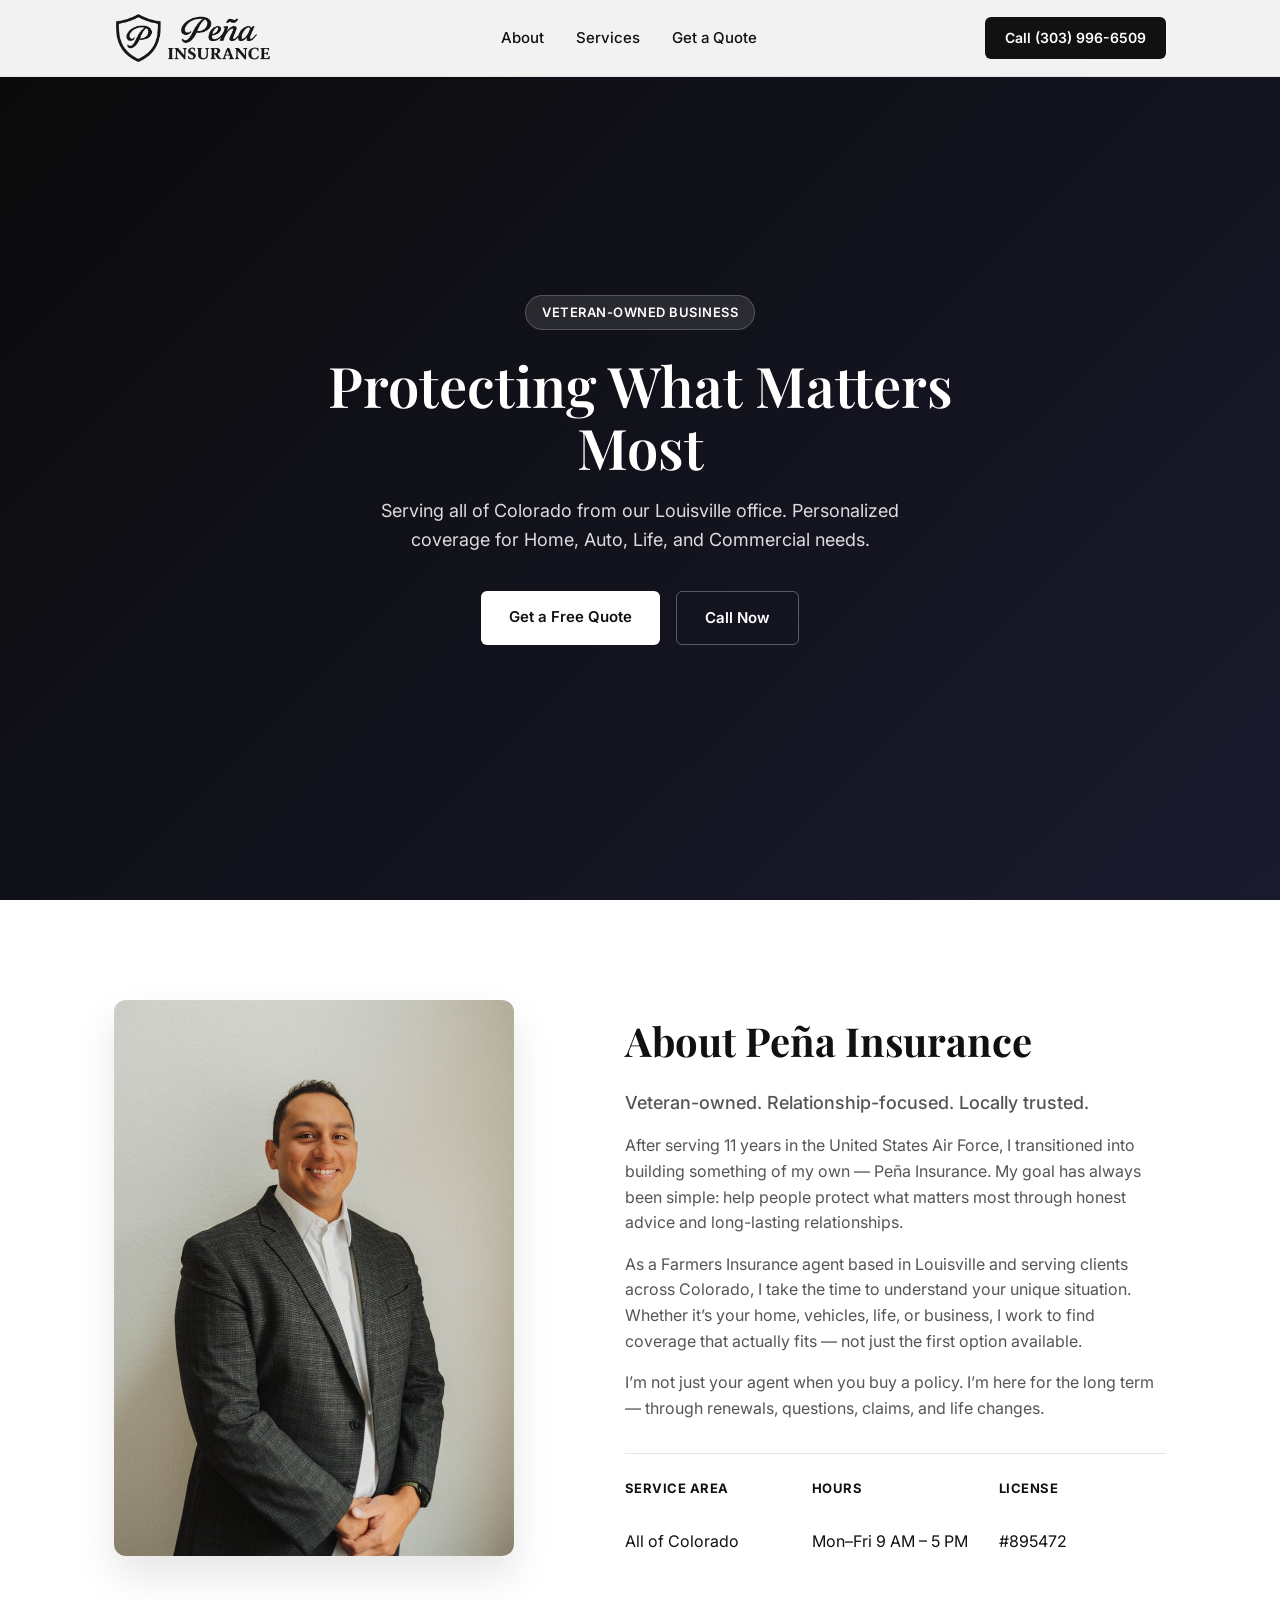
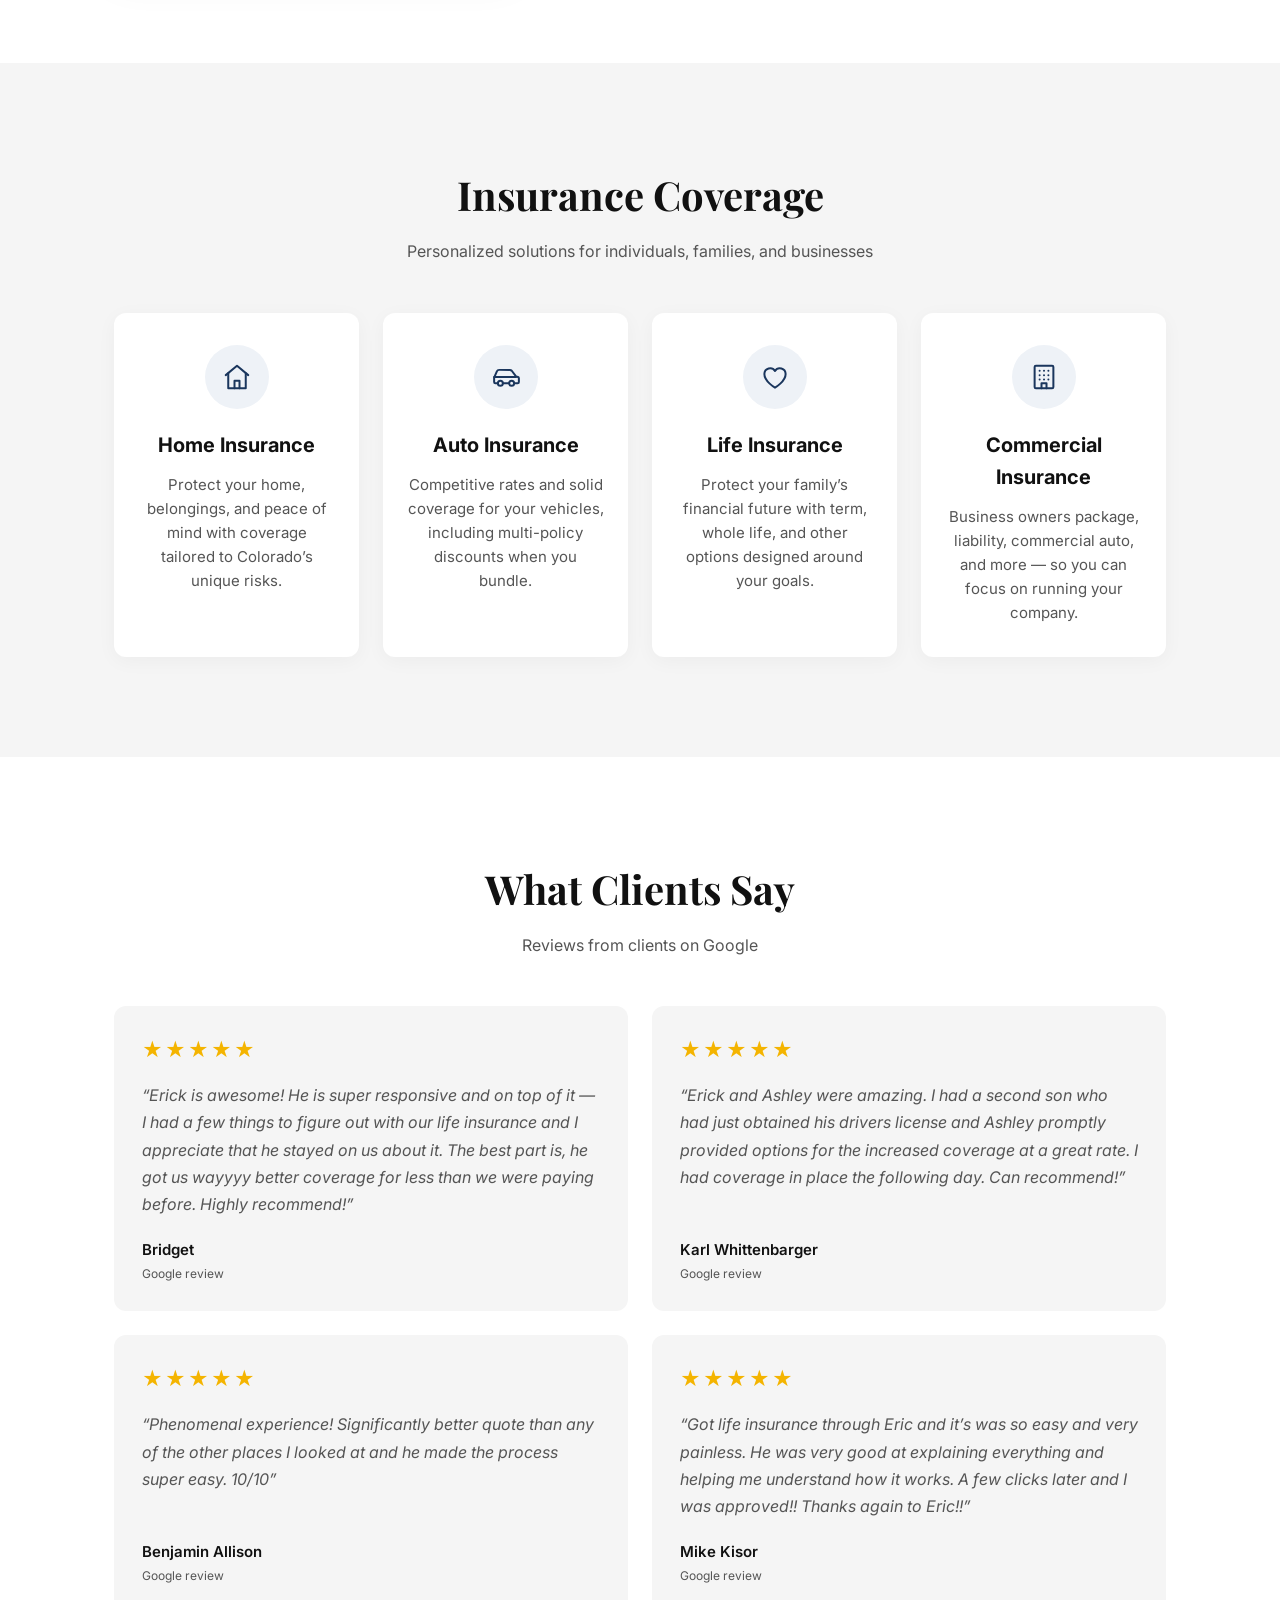
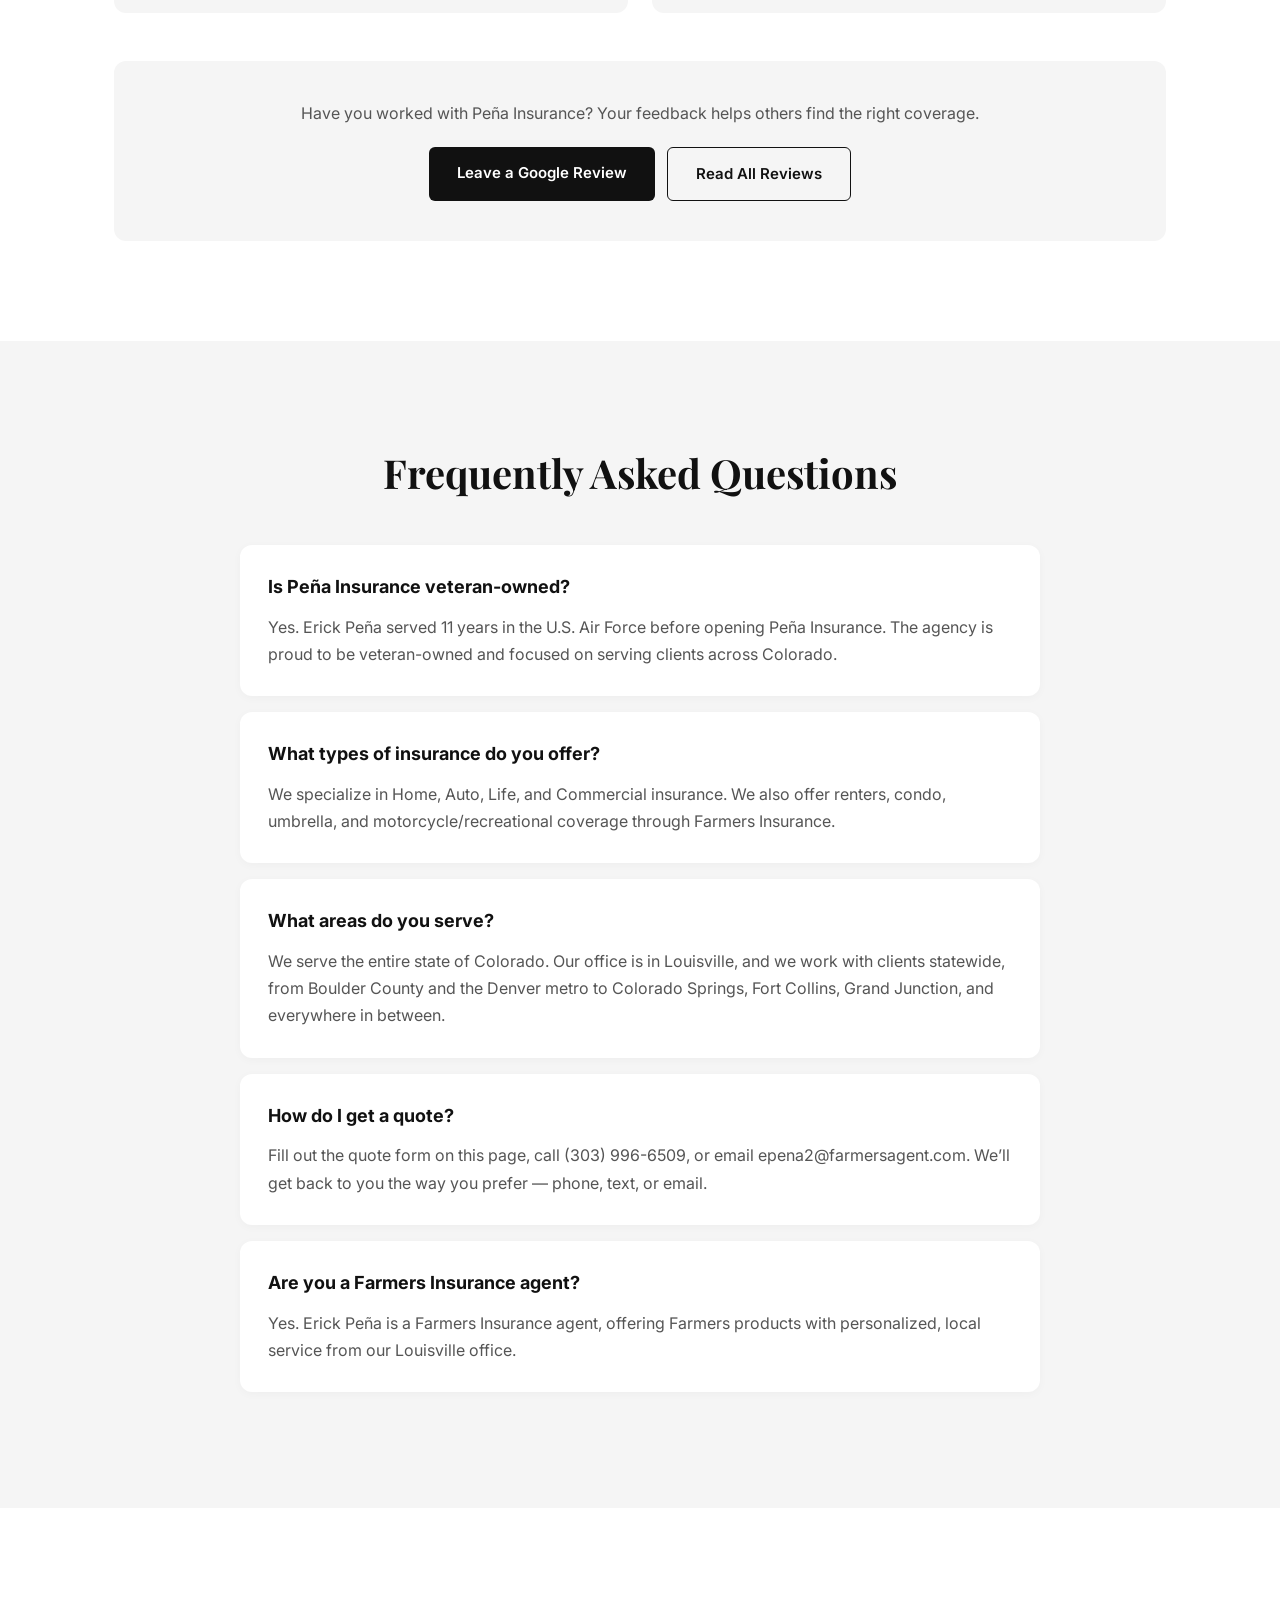
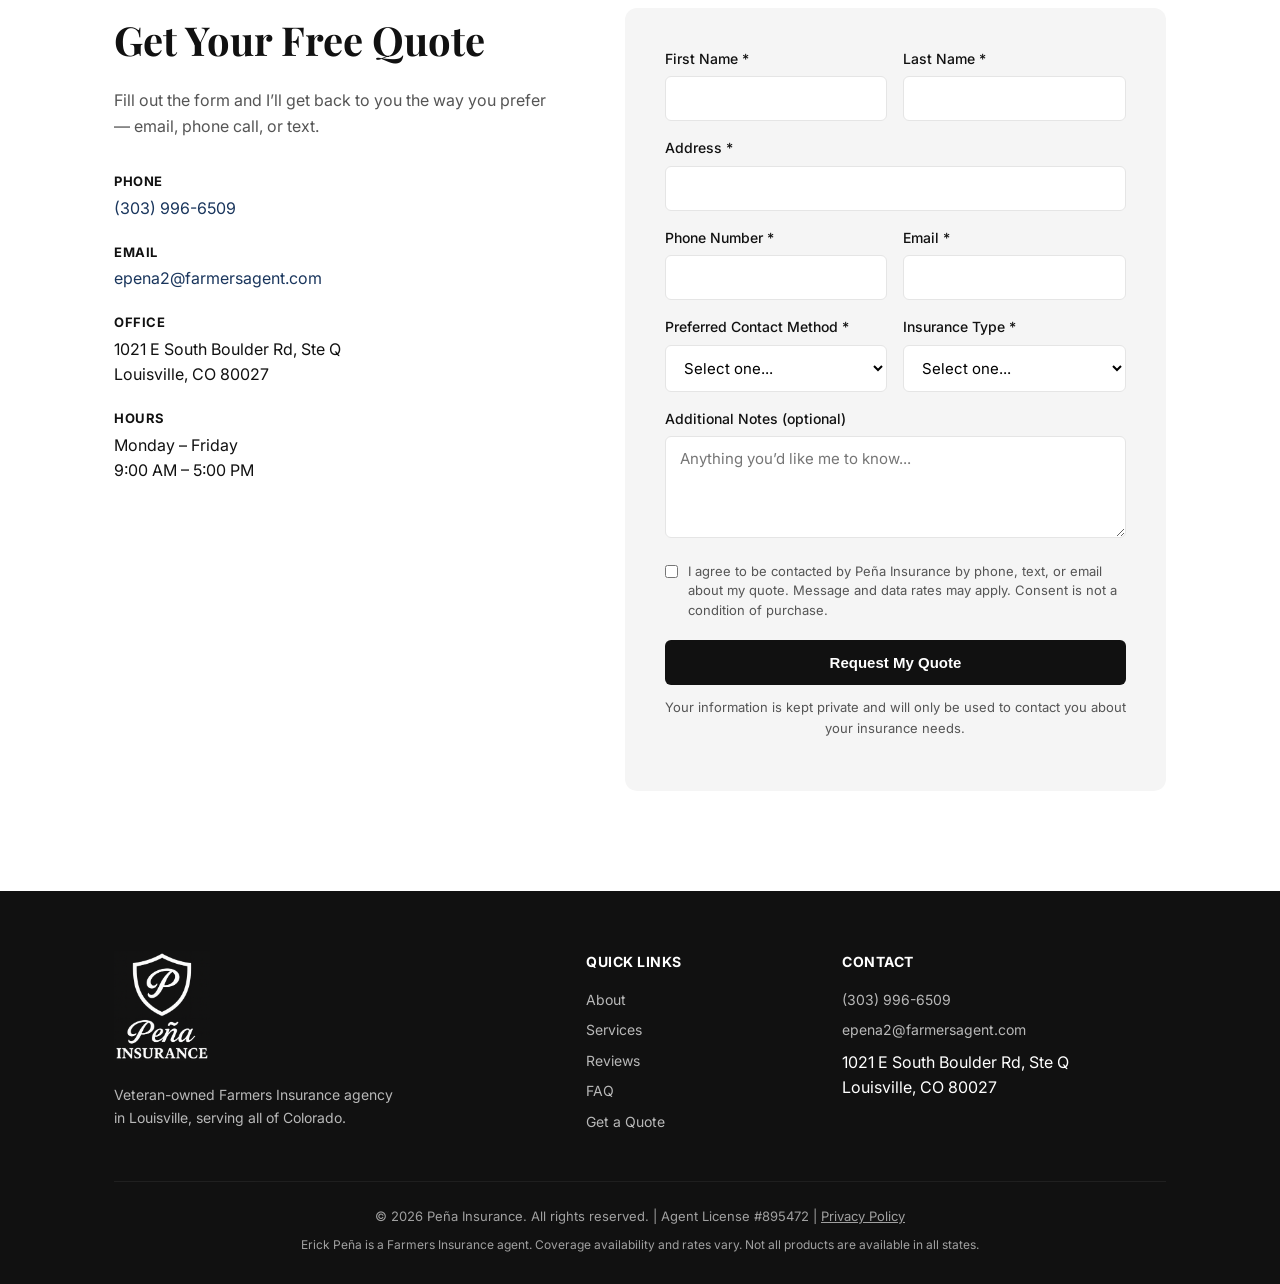
==== index.html @ cdc16ff7 "Replace emoji service icons with line icons Co-Authored-By: Claude Opus 5.5 <noreply@anthropic.com>" ====
<!DOCTYPE html>
<html lang="en">
<head>
  <meta charset="UTF-8">
  <meta name="viewport" content="width=device-width, initial-scale=1.0">
  <title>Peña Insurance | Veteran-Owned Farmers Insurance Agent in Louisville, CO</title>
  <meta name="description" content="Peña Insurance is a veteran-owned Farmers Insurance agency in Louisville, CO serving clients across the entire state of Colorado. Home, auto, life, and commercial insurance. Free quotes.">
  <link rel="canonical" href="https://penainsuranceagency.com/">
  <meta name="robots" content="index, follow">

  <!-- Social / link previews -->
  <meta property="og:type" content="website">
  <meta property="og:site_name" content="Peña Insurance">
  <meta property="og:title" content="Peña Insurance | Veteran-Owned Insurance Agent in Louisville, CO">
  <meta property="og:description" content="Home, auto, life, and commercial insurance from a U.S. Air Force veteran. Serving all of Colorado from our Louisville office.">
  <meta property="og:url" content="https://penainsuranceagency.com/">
  <meta property="og:image" content="https://penainsuranceagency.com/headshot.jpg">
  <meta name="twitter:card" content="summary_large_image">

  <link rel="stylesheet" href="styles.css">
  <link rel="icon" type="image/png" href="logo-mark.png">
  <link rel="apple-touch-icon" href="logo-mark.png">
  <link rel="preconnect" href="https://fonts.googleapis.com">
  <link rel="preconnect" href="https://fonts.gstatic.com" crossorigin>
  <link href="https://fonts.googleapis.com/css2?family=Inter:wght@300;400;500;600;700&family=Playfair+Display:ital,wght@0,600;1,600&display=swap" rel="stylesheet">

  <!-- Structured data: helps Google and AI assistants understand the business -->
  <script type="application/ld+json">
  {
    "@context": "https://schema.org",
    "@graph": [
      {
        "@type": "InsuranceAgency",
        "@id": "https://penainsuranceagency.com/#agency",
        "name": "Peña Insurance",
        "alternateName": ["Pena Insurance", "Farmers Insurance - Erick Pena", "Erick Peña - Farmers Insurance Agent"],
        "sameAs": ["https://www.google.com/search?kgmid=/g/11y0qslfwz"],
        "hasMap": "https://share.google/ACSo7hLSmZDxjYnb5",
        "url": "https://penainsuranceagency.com/",
        "logo": "https://penainsuranceagency.com/logo.png",
        "image": "https://penainsuranceagency.com/headshot.jpg",
        "telephone": "+1-303-996-6509",
        "email": "epena2@farmersagent.com",
        "priceRange": "Free quotes",
        "address": {
          "@type": "PostalAddress",
          "streetAddress": "1021 E South Boulder Rd, Ste Q",
          "addressLocality": "Louisville",
          "addressRegion": "CO",
          "postalCode": "80027",
          "addressCountry": "US"
        },
        "openingHoursSpecification": [{
          "@type": "OpeningHoursSpecification",
          "dayOfWeek": ["Monday", "Tuesday", "Wednesday", "Thursday", "Friday"],
          "opens": "09:00",
          "closes": "17:00"
        }],
        "areaServed": [
          {"@type": "State", "name": "Colorado"},
          {"@type": "City", "name": "Louisville, CO"},
          {"@type": "City", "name": "Superior, CO"},
          {"@type": "City", "name": "Lafayette, CO"},
          {"@type": "City", "name": "Boulder, CO"},
          {"@type": "City", "name": "Broomfield, CO"},
          {"@type": "City", "name": "Erie, CO"},
          {"@type": "City", "name": "Westminster, CO"},
          {"@type": "City", "name": "Denver, CO"}
        ],
        "knowsAbout": ["Home insurance", "Auto insurance", "Life insurance", "Commercial insurance", "Renters insurance", "Umbrella insurance", "Insurance for veterans"],
        "hasOfferCatalog": {
          "@type": "OfferCatalog",
          "name": "Insurance coverage",
          "itemListElement": [
            {"@type": "Offer", "itemOffered": {"@type": "Service", "name": "Home Insurance"}},
            {"@type": "Offer", "itemOffered": {"@type": "Service", "name": "Auto Insurance"}},
            {"@type": "Offer", "itemOffered": {"@type": "Service", "name": "Life Insurance"}},
            {"@type": "Offer", "itemOffered": {"@type": "Service", "name": "Commercial Insurance"}}
          ]
        },
        "founder": {"@id": "https://penainsuranceagency.com/#erick"},
        "review": [
          {"@type": "Review", "author": {"@type": "Person", "name": "Bridget"}, "reviewRating": {"@type": "Rating", "ratingValue": 5, "bestRating": 5}, "publisher": {"@type": "Organization", "name": "Google"}, "reviewBody": "Erick is awesome! He is super responsive and on top of it — I had a few things to figure out with our life insurance and I appreciate that he stayed on us about it. The best part is, he got us wayyyy better coverage for less than we were paying before. Highly recommend!"},
          {"@type": "Review", "author": {"@type": "Person", "name": "Karl Whittenbarger"}, "reviewRating": {"@type": "Rating", "ratingValue": 5, "bestRating": 5}, "publisher": {"@type": "Organization", "name": "Google"}, "reviewBody": "Erick and Ashley were amazing. I had a second son who had just obtained his drivers license and Ashley promptly provided options for the increased coverage at a great rate. I had coverage in place the following day. Can recommend!"},
          {"@type": "Review", "author": {"@type": "Person", "name": "Benjamin Allison"}, "reviewRating": {"@type": "Rating", "ratingValue": 5, "bestRating": 5}, "publisher": {"@type": "Organization", "name": "Google"}, "reviewBody": "Phenomenal experience! Significantly better quote than any of the other places I looked at and he made the process super easy. 10/10"},
          {"@type": "Review", "author": {"@type": "Person", "name": "Mike Kisor"}, "reviewRating": {"@type": "Rating", "ratingValue": 5, "bestRating": 5}, "publisher": {"@type": "Organization", "name": "Google"}, "reviewBody": "Got life insurance through Eric and it’s was so easy and very painless. He was very good at explaining everything and helping me understand how it works. A few clicks later and I was approved!! Thanks again to Eric!!"}
        ],
        "description": "Veteran-owned Farmers Insurance agency in Louisville, Colorado serving clients throughout the entire state of Colorado with home, auto, life, and commercial insurance. Focused on long-lasting relationships and personalized coverage."
      },
      {
        "@type": "Person",
        "@id": "https://penainsuranceagency.com/#erick",
        "name": "Erick Peña",
        "jobTitle": "Insurance Agent and Owner",
        "worksFor": {"@id": "https://penainsuranceagency.com/#agency"},
        "description": "Farmers Insurance agent and U.S. Air Force veteran with 11 years of service.",
        "image": "https://penainsuranceagency.com/headshot.jpg"
      },
      {
        "@type": "FAQPage",
        "mainEntity": [
          {"@type": "Question", "name": "Is Peña Insurance veteran-owned?", "acceptedAnswer": {"@type": "Answer", "text": "Yes. Erick Peña served 11 years in the U.S. Air Force before opening Peña Insurance. The agency is veteran-owned and serves clients across Colorado."}},
          {"@type": "Question", "name": "What types of insurance does Peña Insurance offer?", "acceptedAnswer": {"@type": "Answer", "text": "Home, auto, life, and commercial insurance, plus renters, condo, umbrella, and motorcycle/recreational coverage through Farmers Insurance."}},
          {"@type": "Question", "name": "What areas does Peña Insurance serve?", "acceptedAnswer": {"@type": "Answer", "text": "The entire state of Colorado. The office is in Louisville, and Peña Insurance works with clients statewide, from Boulder County and the Denver metro to Colorado Springs, Fort Collins, Grand Junction, and everywhere in between."}},
          {"@type": "Question", "name": "How do I get an insurance quote from Peña Insurance?", "acceptedAnswer": {"@type": "Answer", "text": "Fill out the quote form at penainsuranceagency.com, call (303) 996-6509, or email epena2@farmersagent.com. Erick will follow up by phone, text, or email, whichever you prefer."}},
          {"@type": "Question", "name": "Is Peña Insurance a Farmers Insurance agent?", "acceptedAnswer": {"@type": "Answer", "text": "Yes. Peña Insurance offers Farmers Insurance products with personalized, local service from Louisville, Colorado."}}
        ]
      }
    ]
  }
  </script>
</head>
<body>
  <!-- Navigation -->
  <nav class="navbar">
    <div class="nav-container">
      <a href="#home" class="logo">
        <img src="logo-horizontal.png" alt="Peña Insurance" width="1017" height="334">
      </a>
      <ul class="nav-links">
        <li><a href="#about">About</a></li>
        <li><a href="#services">Services</a></li>
        <li><a href="#contact">Get a Quote</a></li>
      </ul>
      <a href="tel:3039966509" class="nav-cta">Call (303) 996-6509</a>
      <button class="mobile-menu-btn" aria-label="Menu">☰</button>
    </div>
  </nav>

  <!-- Hero -->
  <section id="home" class="hero">
    <div class="hero-content">
      <div class="veteran-badge">Veteran-Owned Business</div>
      <h1>Protecting What Matters Most</h1>
      <p class="hero-subtitle">Serving all of Colorado from our Louisville office. Personalized coverage for Home, Auto, Life, and Commercial needs.</p>
      <div class="hero-buttons">
        <a href="#contact" class="btn btn-primary">Get a Free Quote</a>
        <a href="tel:3039966509" class="btn btn-secondary">Call Now</a>
      </div>
    </div>
  </section>

  <!-- About -->
  <section id="about" class="about">
    <div class="container">
      <div class="about-grid">
        <div class="about-image">
          <img src="headshot.jpg" alt="Erick Peña, Farmers Insurance agent and owner of Peña Insurance in Louisville, CO" width="800" height="1111" loading="lazy">
        </div>
        <div class="about-text">
          <h2>About Peña Insurance</h2>
          <p class="lead">Veteran-owned. Relationship-focused. Locally trusted.</p>
          <p>After serving 11 years in the United States Air Force, I transitioned into building something of my own — Peña Insurance. My goal has always been simple: help people protect what matters most through honest advice and long-lasting relationships.</p>
          <p>As a Farmers Insurance agent based in Louisville and serving clients across Colorado, I take the time to understand your unique situation. Whether it’s your home, vehicles, life, or business, I work to find coverage that actually fits — not just the first option available.</p>
          <p>I’m not just your agent when you buy a policy. I’m here for the long term — through renewals, questions, claims, and life changes.</p>
          <div class="about-details">
            <div><strong>Service Area</strong><br>All of Colorado</div>
            <div><strong>Hours</strong><br>Mon–Fri 9 AM – 5 PM</div>
            <div><strong>License</strong><br>#895472</div>
          </div>
        </div>
      </div>
    </div>
  </section>

  <!-- Services -->
  <section id="services" class="services">
    <div class="container">
      <h2>Insurance Coverage</h2>
      <p class="section-subtitle">Personalized solutions for individuals, families, and businesses</p>
      <div class="services-grid">
        <div class="service-card">
          <div class="service-icon" aria-hidden="true">
            <svg viewBox="0 0 24 24"><path d="M3 10.5 12 3l9 7.5"/><path d="M5 9v12h14V9"/><path d="M10 21v-6h4v6"/></svg>
          </div>
          <h3>Home Insurance</h3>
          <p>Protect your home, belongings, and peace of mind with coverage tailored to Colorado’s unique risks.</p>
        </div>
        <div class="service-card">
          <div class="service-icon" aria-hidden="true">
            <svg viewBox="0 0 24 24"><path d="M5.5 17H3.5a1 1 0 0 1-1-1v-3.5l2.2-5A2 2 0 0 1 6.5 6.3h8.6a2 2 0 0 1 1.5.7l3.4 4.5 1.6.5a1 1 0 0 1 .7 1V16a1 1 0 0 1-1 1h-1.8"/><path d="M9.5 17h5"/><path d="M2.5 12h17.5"/><circle cx="7.5" cy="17" r="2"/><circle cx="16.5" cy="17" r="2"/></svg>
          </div>
          <h3>Auto Insurance</h3>
          <p>Competitive rates and solid coverage for your vehicles, including multi-policy discounts when you bundle.</p>
        </div>
        <div class="service-card">
          <div class="service-icon" aria-hidden="true">
            <svg viewBox="0 0 24 24"><path d="M12 20.5S3.5 15.6 3.5 9.6A4.6 4.6 0 0 1 12 7.2a4.6 4.6 0 0 1 8.5 2.4c0 6-8.5 10.9-8.5 10.9z"/></svg>
          </div>
          <h3>Life Insurance</h3>
          <p>Protect your family’s financial future with term, whole life, and other options designed around your goals.</p>
        </div>
        <div class="service-card">
          <div class="service-icon" aria-hidden="true">
            <svg viewBox="0 0 24 24"><rect x="4.5" y="3" width="15" height="18" rx="1"/><path d="M10 21v-4h4v4"/><path d="M8.5 7h.01M12 7h.01M15.5 7h.01M8.5 10.5h.01M12 10.5h.01M15.5 10.5h.01M8.5 14h.01M12 14h.01M15.5 14h.01"/></svg>
          </div>
          <h3>Commercial Insurance</h3>
          <p>Business owners package, liability, commercial auto, and more — so you can focus on running your company.</p>
        </div>
      </div>
    </div>
  </section>

  <!-- Reviews -->
  <section id="reviews" class="reviews">
    <div class="container">
      <h2>What Clients Say</h2>
      <p class="section-subtitle">Reviews from clients on Google</p>

      <!-- Real Google reviews, copied word-for-word with reviewer names as shown on Google -->
      <div class="reviews-grid">
        <figure class="review-card">
          <div class="stars" aria-label="5 out of 5 stars">★★★★★</div>
          <blockquote>“Erick is awesome! He is super responsive and on top of it — I had a few things to figure out with our life insurance and I appreciate that he stayed on us about it. The best part is, he got us wayyyy better coverage for less than we were paying before. Highly recommend!”</blockquote>
          <figcaption class="reviewer">Bridget <span>Google review</span></figcaption>
        </figure>
        <figure class="review-card">
          <div class="stars" aria-label="5 out of 5 stars">★★★★★</div>
          <blockquote>“Erick and Ashley were amazing. I had a second son who had just obtained his drivers license and Ashley promptly provided options for the increased coverage at a great rate. I had coverage in place the following day. Can recommend!”</blockquote>
          <figcaption class="reviewer">Karl Whittenbarger <span>Google review</span></figcaption>
        </figure>
        <figure class="review-card">
          <div class="stars" aria-label="5 out of 5 stars">★★★★★</div>
          <blockquote>“Phenomenal experience! Significantly better quote than any of the other places I looked at and he made the process super easy. 10/10”</blockquote>
          <figcaption class="reviewer">Benjamin Allison <span>Google review</span></figcaption>
        </figure>
        <figure class="review-card">
          <div class="stars" aria-label="5 out of 5 stars">★★★★★</div>
          <blockquote>“Got life insurance through Eric and it’s was so easy and very painless. He was very good at explaining everything and helping me understand how it works. A few clicks later and I was approved!! Thanks again to Eric!!”</blockquote>
          <figcaption class="reviewer">Mike Kisor <span>Google review</span></figcaption>
        </figure>
      </div>

      <div class="review-cta">
        <p>Have you worked with Peña Insurance? Your feedback helps others find the right coverage.</p>
        <div class="review-buttons">
          <a href="https://g.page/r/CTPBIOSaK0JUEBM/review" target="_blank" rel="noopener" class="btn btn-dark">Leave a Google Review</a>
          <a href="https://share.google/ACSo7hLSmZDxjYnb5" target="_blank" rel="noopener" class="btn btn-outline">Read All Reviews</a>
        </div>
      </div>
    </div>
  </section>

  <!-- FAQ -->
  <section id="faq" class="faq">
    <div class="container">
      <h2>Frequently Asked Questions</h2>
      <div class="faq-list">
        <div class="faq-item">
          <h3>Is Peña Insurance veteran-owned?</h3>
          <p>Yes. Erick Peña served 11 years in the U.S. Air Force before opening Peña Insurance. The agency is proud to be veteran-owned and focused on serving clients across Colorado.</p>
        </div>
        <div class="faq-item">
          <h3>What types of insurance do you offer?</h3>
          <p>We specialize in Home, Auto, Life, and Commercial insurance. We also offer renters, condo, umbrella, and motorcycle/recreational coverage through Farmers Insurance.</p>
        </div>
        <div class="faq-item">
          <h3>What areas do you serve?</h3>
          <p>We serve the entire state of Colorado. Our office is in Louisville, and we work with clients statewide, from Boulder County and the Denver metro to Colorado Springs, Fort Collins, Grand Junction, and everywhere in between.</p>
        </div>
        <div class="faq-item">
          <h3>How do I get a quote?</h3>
          <p>Fill out the quote form on this page, call (303) 996-6509, or email epena2@farmersagent.com. We’ll get back to you the way you prefer — phone, text, or email.</p>
        </div>
        <div class="faq-item">
          <h3>Are you a Farmers Insurance agent?</h3>
          <p>Yes. Erick Peña is a Farmers Insurance agent, offering Farmers products with personalized, local service from our Louisville office.</p>
        </div>
      </div>
    </div>
  </section>

  <!-- Contact / Quote Form -->
  <section id="contact" class="contact">
    <div class="container">
      <div class="contact-grid">
        <div class="contact-info">
          <h2>Get Your Free Quote</h2>
          <p>Fill out the form and I’ll get back to you the way you prefer — email, phone call, or text.</p>
          
          <div class="contact-details">
            <div class="contact-item">
              <strong>Phone</strong>
              <a href="tel:3039966509">(303) 996-6509</a>
            </div>
            <div class="contact-item">
              <strong>Email</strong>
              <a href="mailto:epena2@farmersagent.com">epena2@farmersagent.com</a>
            </div>
            <div class="contact-item">
              <strong>Office</strong>
              <p>1021 E South Boulder Rd, Ste Q<br>Louisville, CO 80027</p>
            </div>
            <div class="contact-item">
              <strong>Hours</strong>
              <p>Monday – Friday<br>9:00 AM – 5:00 PM</p>
            </div>
          </div>
        </div>

        <form class="quote-form" action="https://formspree.io/f/xnpdlyqe" method="POST">
          <input type="hidden" name="_subject" value="New quote request from penainsuranceagency.com">
          <input type="text" name="_gotcha" class="hp-field" tabindex="-1" autocomplete="off" aria-hidden="true">
          <div class="form-row">
            <div class="form-group">
              <label for="firstName">First Name *</label>
              <input type="text" id="firstName" name="firstName" required>
            </div>
            <div class="form-group">
              <label for="lastName">Last Name *</label>
              <input type="text" id="lastName" name="lastName" required>
            </div>
          </div>

          <div class="form-group">
            <label for="address">Address *</label>
            <input type="text" id="address" name="address" required>
          </div>

          <div class="form-row">
            <div class="form-group">
              <label for="phone">Phone Number *</label>
              <input type="tel" id="phone" name="phone" required>
            </div>
            <div class="form-group">
              <label for="email">Email *</label>
              <input type="email" id="email" name="email" required>
            </div>
          </div>

          <div class="form-row">
            <div class="form-group">
              <label for="contactMethod">Preferred Contact Method *</label>
              <select id="contactMethod" name="contactMethod" required>
                <option value="">Select one...</option>
                <option value="Email">Email</option>
                <option value="Phone Call">Phone Call</option>
                <option value="Text">Text</option>
              </select>
            </div>
            <div class="form-group">
              <label for="insuranceType">Insurance Type *</label>
              <select id="insuranceType" name="insuranceType" required>
                <option value="">Select one...</option>
                <option value="Home">Home</option>
                <option value="Auto">Auto</option>
                <option value="Life">Life</option>
                <option value="Commercial">Commercial</option>
                <option value="Multiple / Not Sure">Multiple / Not Sure</option>
              </select>
            </div>
          </div>

          <div class="form-group">
            <label for="note">Additional Notes (optional)</label>
            <textarea id="note" name="note" rows="4" placeholder="Anything you’d like me to know..."></textarea>
          </div>

          <label class="consent">
            <input type="checkbox" name="consent" value="Yes" required>
            <span>I agree to be contacted by Peña Insurance by phone, text, or email about my quote. Message and data rates may apply. Consent is not a condition of purchase.</span>
          </label>

          <button type="submit" class="btn btn-primary btn-full">Request My Quote</button>
          <p class="form-note">Your information is kept private and will only be used to contact you about your insurance needs.</p>
          <p class="form-status" role="status" aria-live="polite"></p>
        </form>
      </div>
    </div>
  </section>

  <!-- Footer -->
  <footer class="footer">
    <div class="container">
      <div class="footer-content">
        <div class="footer-brand">
          <img src="logo.png" alt="Peña Insurance" class="footer-logo" loading="lazy">
          <p>Veteran-owned Farmers Insurance agency in Louisville, serving all of Colorado.</p>
        </div>
        <div class="footer-links">
          <h4>Quick Links</h4>
          <a href="#about">About</a>
          <a href="#services">Services</a>
          <a href="#reviews">Reviews</a>
          <a href="#faq">FAQ</a>
          <a href="#contact">Get a Quote</a>
        </div>
        <div class="footer-contact">
          <h4>Contact</h4>
          <p><a href="tel:3039966509">(303) 996-6509</a></p>
          <p><a href="mailto:epena2@farmersagent.com">epena2@farmersagent.com</a></p>
          <p>1021 E South Boulder Rd, Ste Q<br>Louisville, CO 80027</p>
        </div>
      </div>
      <div class="footer-bottom">
        <p>&copy; 2026 Peña Insurance. All rights reserved. | Agent License #895472 | <a href="privacy.html">Privacy Policy</a></p>
        <p class="disclaimer">Erick Peña is a Farmers Insurance agent. Coverage availability and rates vary. Not all products are available in all states.</p>
      </div>
    </div>
  </footer>

  <script src="script.js"></script>
</body>
</html>
---- styles.css ----
:root {
  --black: #111111;
  --dark: #1a1a1a;
  --gray: #555555;
  --light-gray: #f5f5f5;
  --white: #ffffff;
  --accent: #1a365d;
  --accent-light: #2c5282;
  --border: #e5e5e5;
}

* {
  margin: 0;
  padding: 0;
  box-sizing: border-box;
}

html {
  scroll-behavior: smooth;
}

body {
  font-family: 'Inter', system_ui, sans-serif;
  color: var(--black);
  line-height: 1.6;
  background: var(--white);
}

.container {
  max-width: 1100px;
  margin: 0 auto;
  padding: 0 24px;
}

/* Navigation */
.navbar {
  position: fixed;
  top: 0;
  left: 0;
  right: 0;
  background: rgba(255, 255, 255, 0.95);
  backdrop-filter: blur(10px);
  border-bottom: 1px solid var(--border);
  z-index: 1000;
  padding: 12px 0;
}

.nav-container {
  max-width: 1100px;
  margin: 0 auto;
  padding: 0 24px;
  display: flex;
  align-items: center;
  justify-content: space-between;
}

.logo {
  display: flex;
  align-items: center;
}

.logo img {
  height: 52px;
  width: auto;
}

.nav-links {
  display: flex;
  list-style: none;
  gap: 32px;
}

.nav-links a {
  text-decoration: none;
  color: var(--black);
  font-weight: 500;
  font-size: 15px;
  transition: color 0.2s;
}

.nav-links a:hover {
  color: var(--accent);
}

.nav-cta {
  background: var(--black);
  color: var(--white);
  padding: 10px 20px;
  border-radius: 6px;
  text-decoration: none;
  font-weight: 600;
  font-size: 14px;
  transition: background 0.2s;
}

.nav-cta:hover {
  background: var(--accent);
}

.mobile-menu-btn {
  display: none;
  background: none;
  border: none;
  font-size: 24px;
  cursor: pointer;
}

/* Hero */
.hero {
  min-height: 100vh;
  display: flex;
  align-items: center;
  justify-content: center;
  background: linear-gradient(135deg, #0a0a0a 0%, #1a1a2e 100%);
  color: var(--white);
  text-align: center;
  padding: 120px 24px 80px;
}

.hero-content {
  max-width: 700px;
}

.veteran-badge {
  display: inline-block;
  background: rgba(255,255,255,0.1);
  border: 1px solid rgba(255,255,255,0.2);
  padding: 6px 16px;
  border-radius: 50px;
  font-size: 13px;
  font-weight: 600;
  letter-spacing: 0.5px;
  margin-bottom: 24px;
  text-transform: uppercase;
}

.hero h1 {
  font-family: 'Playfair Display', serif;
  font-size: 56px;
  font-weight: 600;
  line-height: 1.1;
  margin-bottom: 20px;
}

.hero-subtitle {
  font-size: 18px;
  opacity: 0.85;
  margin-bottom: 36px;
  max-width: 520px;
  margin-left: auto;
  margin-right: auto;
}

.hero-buttons {
  display: flex;
  gap: 16px;
  justify-content: center;
  flex-wrap: wrap;
}

/* Buttons */
.btn {
  display: inline-block;
  padding: 14px 28px;
  border-radius: 6px;
  font-weight: 600;
  text-decoration: none;
  font-size: 15px;
  transition: all 0.2s;
  border: none;
  cursor: pointer;
}

.btn-primary {
  background: var(--white);
  color: var(--black);
}

.btn-primary:hover {
  background: var(--light-gray);
  transform: translateY(-1px);
}

.btn-secondary {
  background: transparent;
  color: var(--white);
  border: 1px solid rgba(255,255,255,0.3);
}

.btn-secondary:hover {
  background: rgba(255,255,255,0.1);
}

.btn-dark {
  background: var(--black);
  color: var(--white);
}

.btn-dark:hover {
  background: var(--accent);
}

.btn-outline {
  background: transparent;
  color: var(--black);
  border: 1px solid var(--black);
}

.btn-outline:hover {
  background: var(--black);
  color: var(--white);
}

.review-buttons {
  display: flex;
  gap: 12px;
  justify-content: center;
  flex-wrap: wrap;
}

.btn-full {
  width: 100%;
  background: var(--black);
  color: var(--white);
}

.btn-full:hover {
  background: var(--accent);
}

/* About */
.about {
  padding: 100px 0;
  background: var(--white);
}

.about-grid {
  display: grid;
  grid-template-columns: 1fr 1.2fr;
  gap: 60px;
  align-items: center;
}

.about-image img {
  width: 100%;
  max-width: 400px;
  border-radius: 12px;
  box-shadow: 0 20px 40px rgba(0,0,0,0.1);
}

.about h2 {
  font-family: 'Playfair Display', serif;
  font-size: 40px;
  margin-bottom: 16px;
}

.lead {
  font-size: 18px;
  color: var(--accent);
  font-weight: 500;
  margin-bottom: 20px;
}

.about p {
  margin-bottom: 16px;
  color: var(--gray);
}

.about-details {
  display: grid;
  grid-template-columns: repeat(3, 1fr);
  gap: 20px;
  margin-top: 32px;
  padding-top: 24px;
  border-top: 1px solid var(--border);
}

.about-details strong {
  display: block;
  font-size: 13px;
  text-transform: uppercase;
  letter-spacing: 0.5px;
  color: var(--black);
  margin-bottom: 4px;
}

/* Services */
.services {
  padding: 100px 0;
  background: var(--light-gray);
}

.services h2,
.reviews h2,
.faq h2,
.contact h2 {
  font-family: 'Playfair Display', serif;
  font-size: 40px;
  text-align: center;
  margin-bottom: 12px;
}

.section-subtitle {
  text-align: center;
  color: var(--gray);
  margin-bottom: 48px;
}

.services-grid {
  display: grid;
  grid-template-columns: repeat(auto-fit, minmax(240px, 1fr));
  gap: 24px;
}

.service-card {
  background: var(--white);
  padding: 32px 24px;
  border-radius: 12px;
  text-align: center;
  box-shadow: 0 4px 20px rgba(0,0,0,0.04);
  transition: transform 0.2s, box-shadow 0.2s;
}

.service-card:hover {
  transform: translateY(-4px);
  box-shadow: 0 12px 30px rgba(0,0,0,0.08);
}

.service-icon {
  width: 64px;
  height: 64px;
  margin: 0 auto 20px;
  border-radius: 50%;
  background: #eef2f7;
  color: var(--accent);
  display: flex;
  align-items: center;
  justify-content: center;
  transition: background 0.2s, color 0.2s;
}

.service-icon svg {
  width: 30px;
  height: 30px;
  fill: none;
  stroke: currentColor;
  stroke-width: 1.6;
  stroke-linecap: round;
  stroke-linejoin: round;
}

.service-card:hover .service-icon {
  background: var(--accent);
  color: var(--white);
}

.service-card h3 {
  font-size: 20px;
  margin-bottom: 12px;
}

.service-card p {
  color: var(--gray);
  font-size: 15px;
}

/* Reviews */
.reviews {
  padding: 100px 0;
  background: var(--white);
}

.reviews-grid {
  display: grid;
  grid-template-columns: repeat(2, 1fr);
  gap: 24px;
  margin-bottom: 48px;
}

@media (max-width: 760px) {
  .reviews-grid {
    grid-template-columns: 1fr;
  }
}

/* Hidden until real reviews are added */
.reviews-grid:empty {
  display: none;
}

.review-card {
  background: var(--light-gray);
  padding: 28px;
  border-radius: 12px;
  text-align: center;
}

.stars {
  color: #f4b400;
  font-size: 20px;
  margin-bottom: 16px;
  letter-spacing: 2px;
}

.review-card {
  display: flex;
  flex-direction: column;
  text-align: left;
  margin: 0;
}

.review-card blockquote {
  color: var(--gray);
  font-style: italic;
  margin: 0 0 20px;
  line-height: 1.7;
  flex: 1;
}

.reviewer {
  font-weight: 600;
  font-size: 15px;
  color: var(--black);
}

.reviewer span {
  display: block;
  font-weight: 400;
  font-size: 12px;
  color: var(--gray);
  margin-top: 2px;
}

.review-cta {
  text-align: center;
  background: var(--light-gray);
  padding: 40px;
  border-radius: 12px;
}

.review-cta p {
  margin-bottom: 20px;
  color: var(--gray);
}

.review-note {
  margin-top: 16px !important;
  font-size: 13px !important;
  opacity: 0.7;
}

/* FAQ */
.faq {
  padding: 100px 0;
  background: var(--light-gray);
}

.faq h2 {
  margin-bottom: 40px;
}

.faq-list {
  max-width: 800px;
  margin: 0 auto;
}

.faq-item {
  background: var(--white);
  padding: 28px;
  border-radius: 12px;
  margin-bottom: 16px;
  box-shadow: 0 2px 10px rgba(0,0,0,0.03);
}

.faq-item h3 {
  font-size: 18px;
  margin-bottom: 12px;
  color: var(--black);
}

.faq-item p {
  color: var(--gray);
  line-height: 1.7;
}

/* Contact */
.contact {
  padding: 100px 0;
  background: var(--white);
}

.contact-grid {
  display: grid;
  grid-template-columns: 1fr 1.2fr;
  gap: 60px;
  align-items: start;
}

.contact-info h2 {
  text-align: left;
  margin-bottom: 16px;
}

.contact-info > p {
  color: var(--gray);
  margin-bottom: 32px;
}

.contact-details {
  display: flex;
  flex-direction: column;
  gap: 20px;
}

.contact-item strong {
  display: block;
  font-size: 13px;
  text-transform: uppercase;
  letter-spacing: 0.5px;
  margin-bottom: 4px;
}

.contact-item a {
  color: var(--accent);
  text-decoration: none;
}

.contact-item a:hover {
  text-decoration: underline;
}

/* Form */
.quote-form {
  background: var(--light-gray);
  padding: 40px;
  border-radius: 12px;
}

.form-row {
  display: grid;
  grid-template-columns: 1fr 1fr;
  gap: 16px;
}

.form-group {
  margin-bottom: 16px;
}

.form-group label {
  display: block;
  font-size: 14px;
  font-weight: 500;
  margin-bottom: 6px;
}

.form-group input,
.form-group select,
.form-group textarea {
  width: 100%;
  padding: 12px 14px;
  border: 1px solid var(--border);
  border-radius: 6px;
  font-family: inherit;
  font-size: 15px;
  background: var(--white);
  transition: border-color 0.2s;
}

.form-group input:focus,
.form-group select:focus,
.form-group textarea:focus {
  outline: none;
  border-color: var(--accent);
}

.hp-field {
  position: absolute;
  left: -9999px;
  width: 1px;
  height: 1px;
  opacity: 0;
}

.consent {
  display: flex;
  gap: 10px;
  align-items: flex-start;
  font-size: 13px;
  color: var(--gray);
  margin: 4px 0 20px;
  line-height: 1.5;
  cursor: pointer;
}

.consent input {
  margin-top: 3px;
  flex-shrink: 0;
}

.form-status {
  margin-top: 12px;
  text-align: center;
  font-size: 14px;
  font-weight: 500;
}

.form-status.success { color: #1e7b34; }
.form-status.error { color: #b42318; }

.form-note {
  font-size: 13px;
  color: var(--gray);
  text-align: center;
  margin-top: 12px;
}

/* Footer */
.footer {
  background: var(--black);
  color: var(--white);
  padding: 60px 0 30px;
}

.footer-content {
  display: grid;
  grid-template-columns: 2fr 1fr 1.5fr;
  gap: 40px;
  margin-bottom: 40px;
}

.footer-logo {
  height: 110px;
  width: auto;
  margin-bottom: 16px;
  filter: invert(1);
  mix-blend-mode: screen; /* drops the logo's background so only the white artwork shows */
}

.about-image img {
  height: auto;
}

.footer-brand p {
  opacity: 0.7;
  font-size: 14px;
  max-width: 280px;
}

.footer-links h4,
.footer-contact h4 {
  font-size: 14px;
  text-transform: uppercase;
  letter-spacing: 0.5px;
  margin-bottom: 16px;
}

.footer-links a,
.footer-contact a {
  display: block;
  color: var(--white);
  text-decoration: none;
  opacity: 0.7;
  margin-bottom: 8px;
  font-size: 14px;
}

.footer-links a:hover,
.footer-contact a:hover {
  opacity: 1;
}

.footer-bottom {
  border-top: 1px solid rgba(255,255,255,0.1);
  padding-top: 24px;
  text-align: center;
  font-size: 13px;
  opacity: 0.6;
}

.footer-bottom a {
  color: var(--white);
}

.disclaimer {
  margin-top: 8px;
  font-size: 12px;
}

/* Responsive */
@media (max-width: 900px) {
  .about-grid,
  .contact-grid,
  .footer-content {
    grid-template-columns: 1fr;
  }

  .about-image {
    order: -1;
    text-align: center;
  }

  .about-image img {
    max-width: 320px;
  }

  .hero h1 {
    font-size: 40px;
  }

  .nav-links,
  .nav-cta {
    display: none;
  }

  .nav-links.open {
    display: flex;
    flex-direction: column;
    gap: 20px;
    position: absolute;
    top: 72px;
    left: 0;
    right: 0;
    background: var(--white);
    padding: 24px;
    box-shadow: 0 10px 20px rgba(0,0,0,0.1);
  }

  .mobile-menu-btn {
    display: block;
  }

  .form-row {
    grid-template-columns: 1fr;
  }

  .about-details {
    grid-template-columns: 1fr;
  }
}

@media (max-width: 600px) {
  .hero h1 {
    font-size: 34px;
  }

  .quote-form {
    padding: 24px;
  }
}
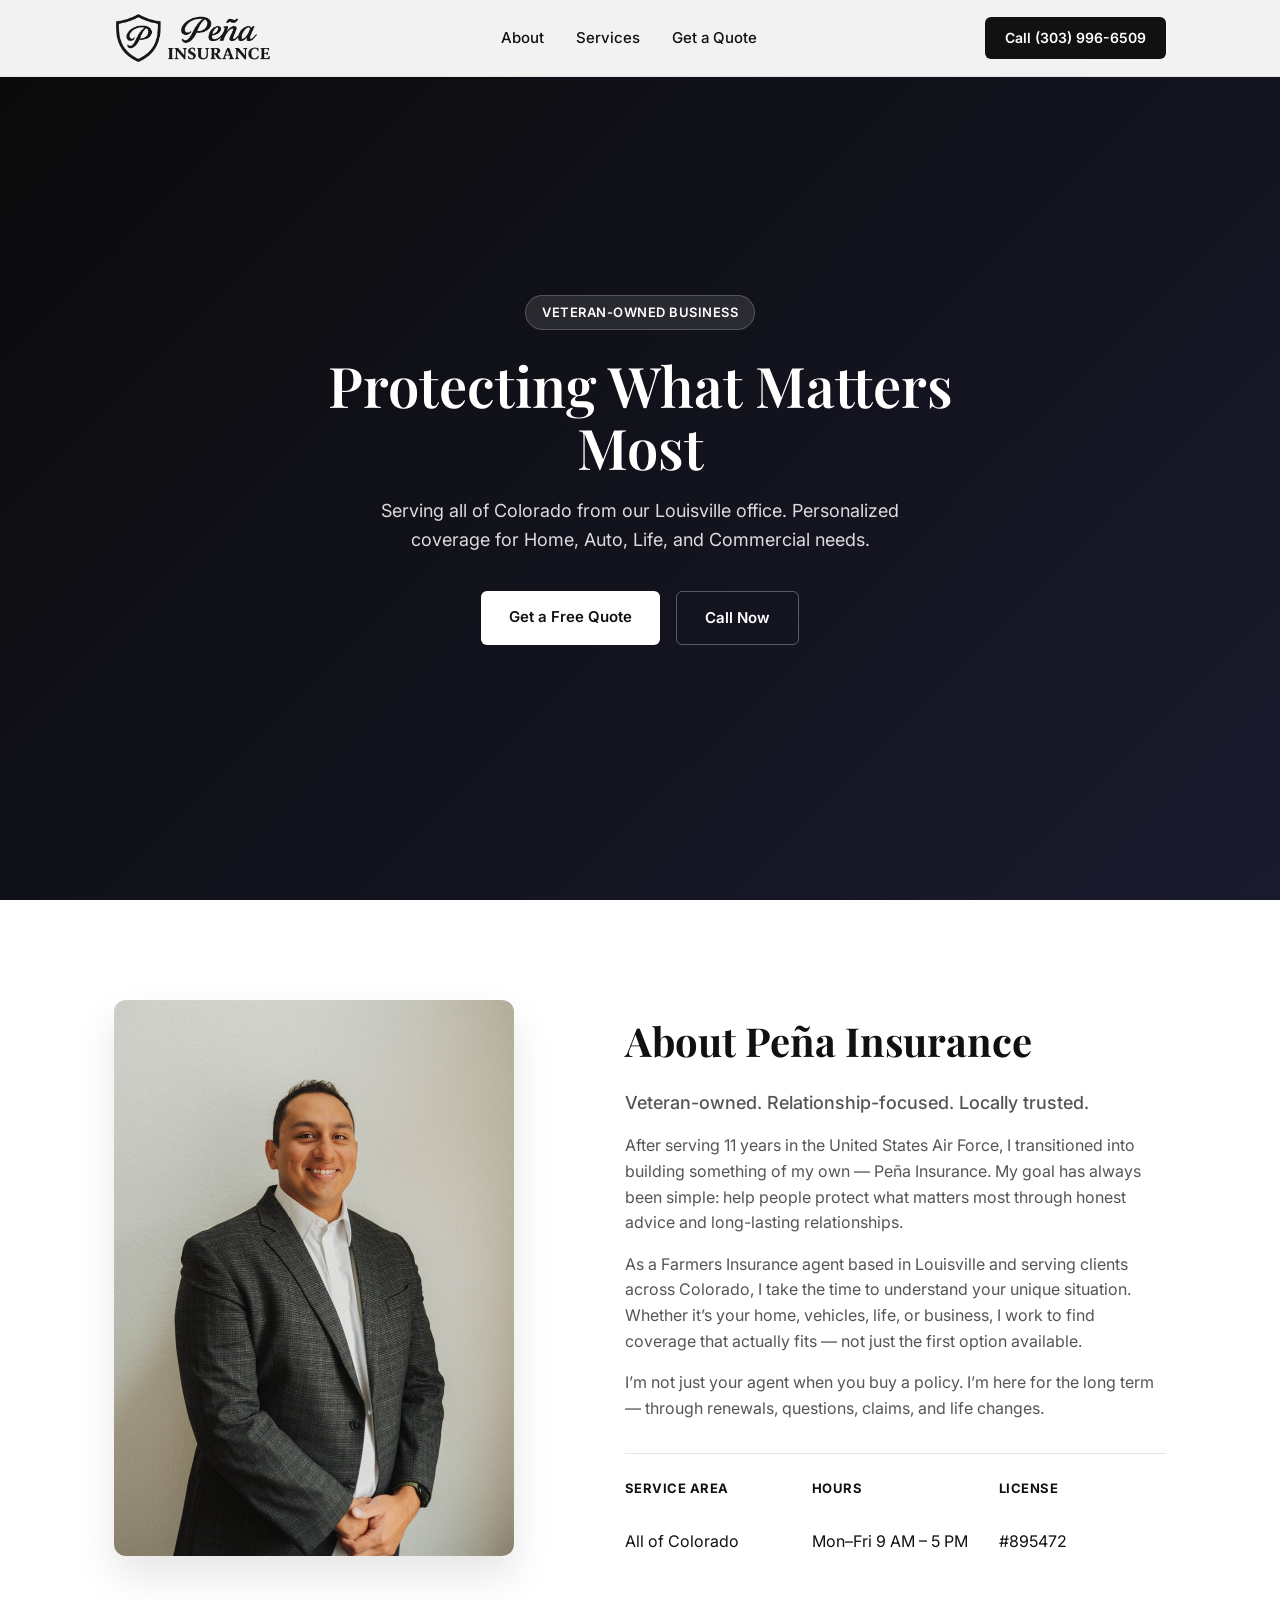
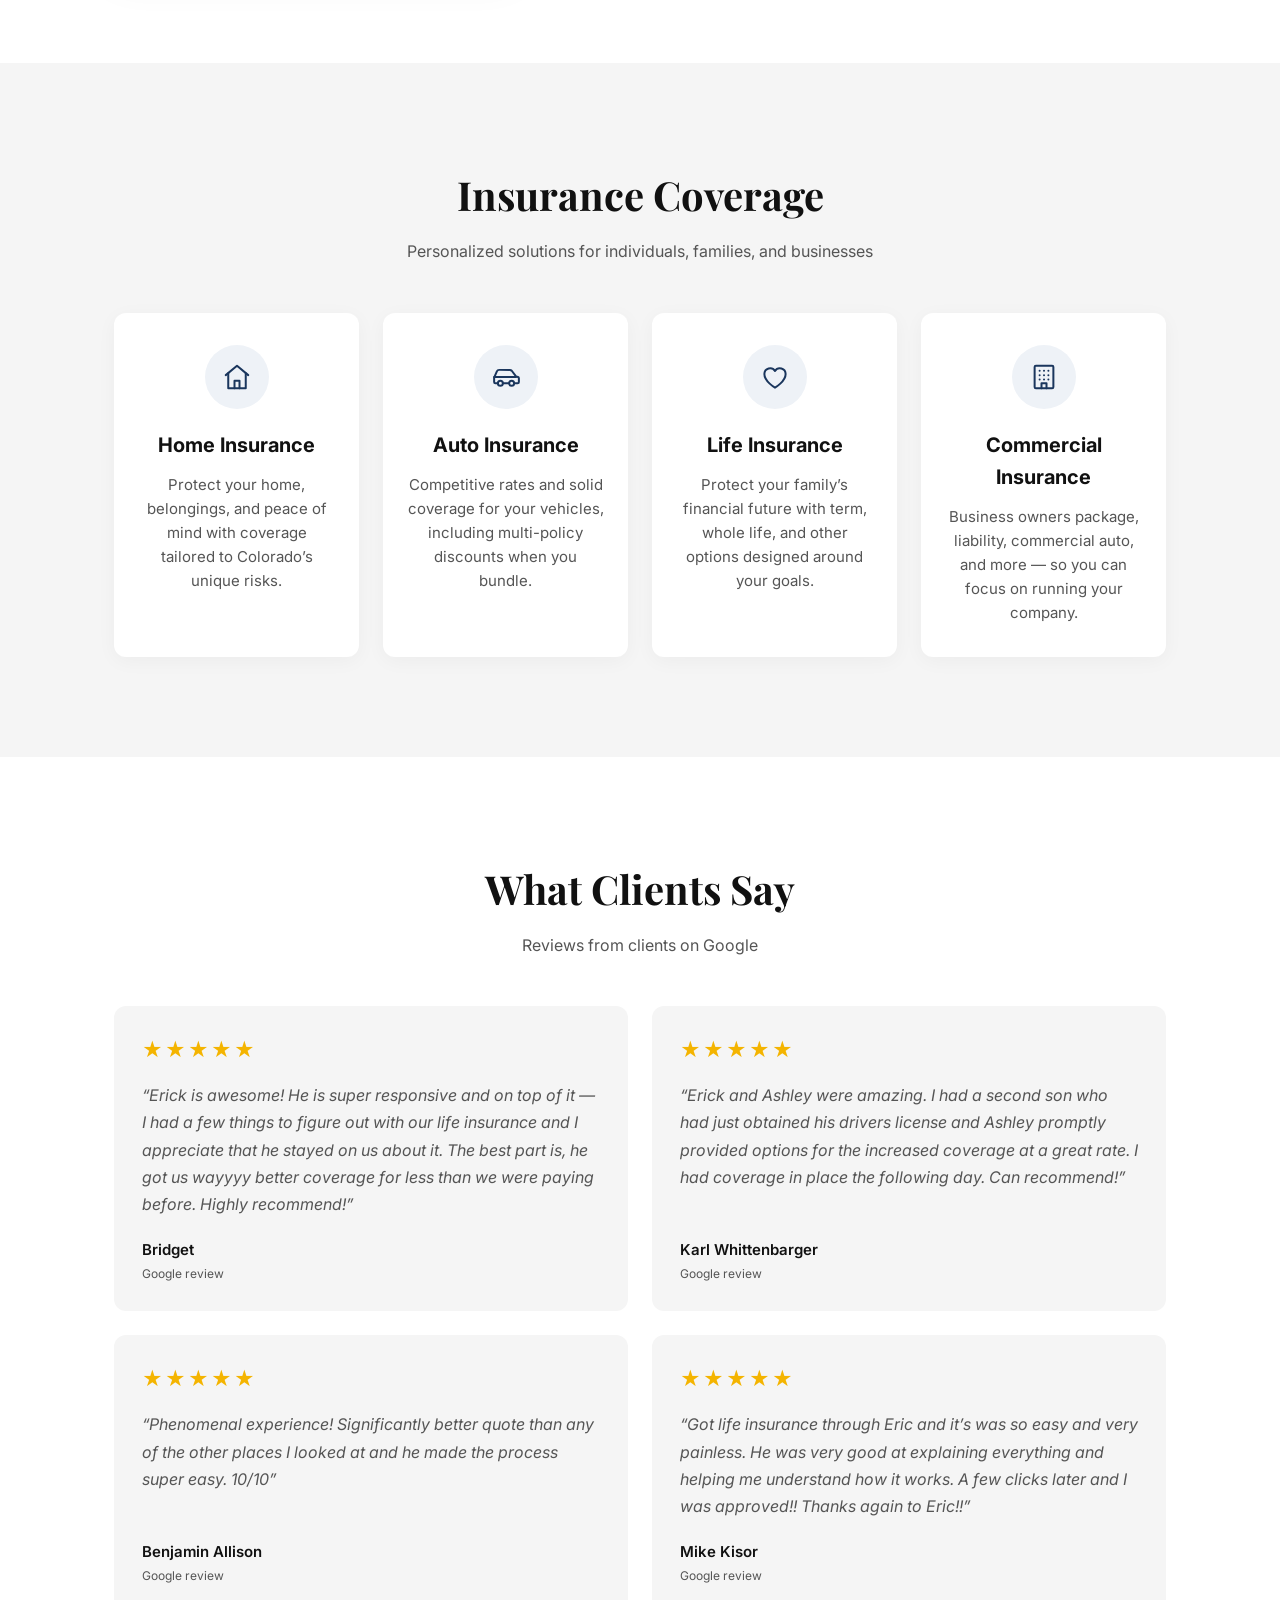
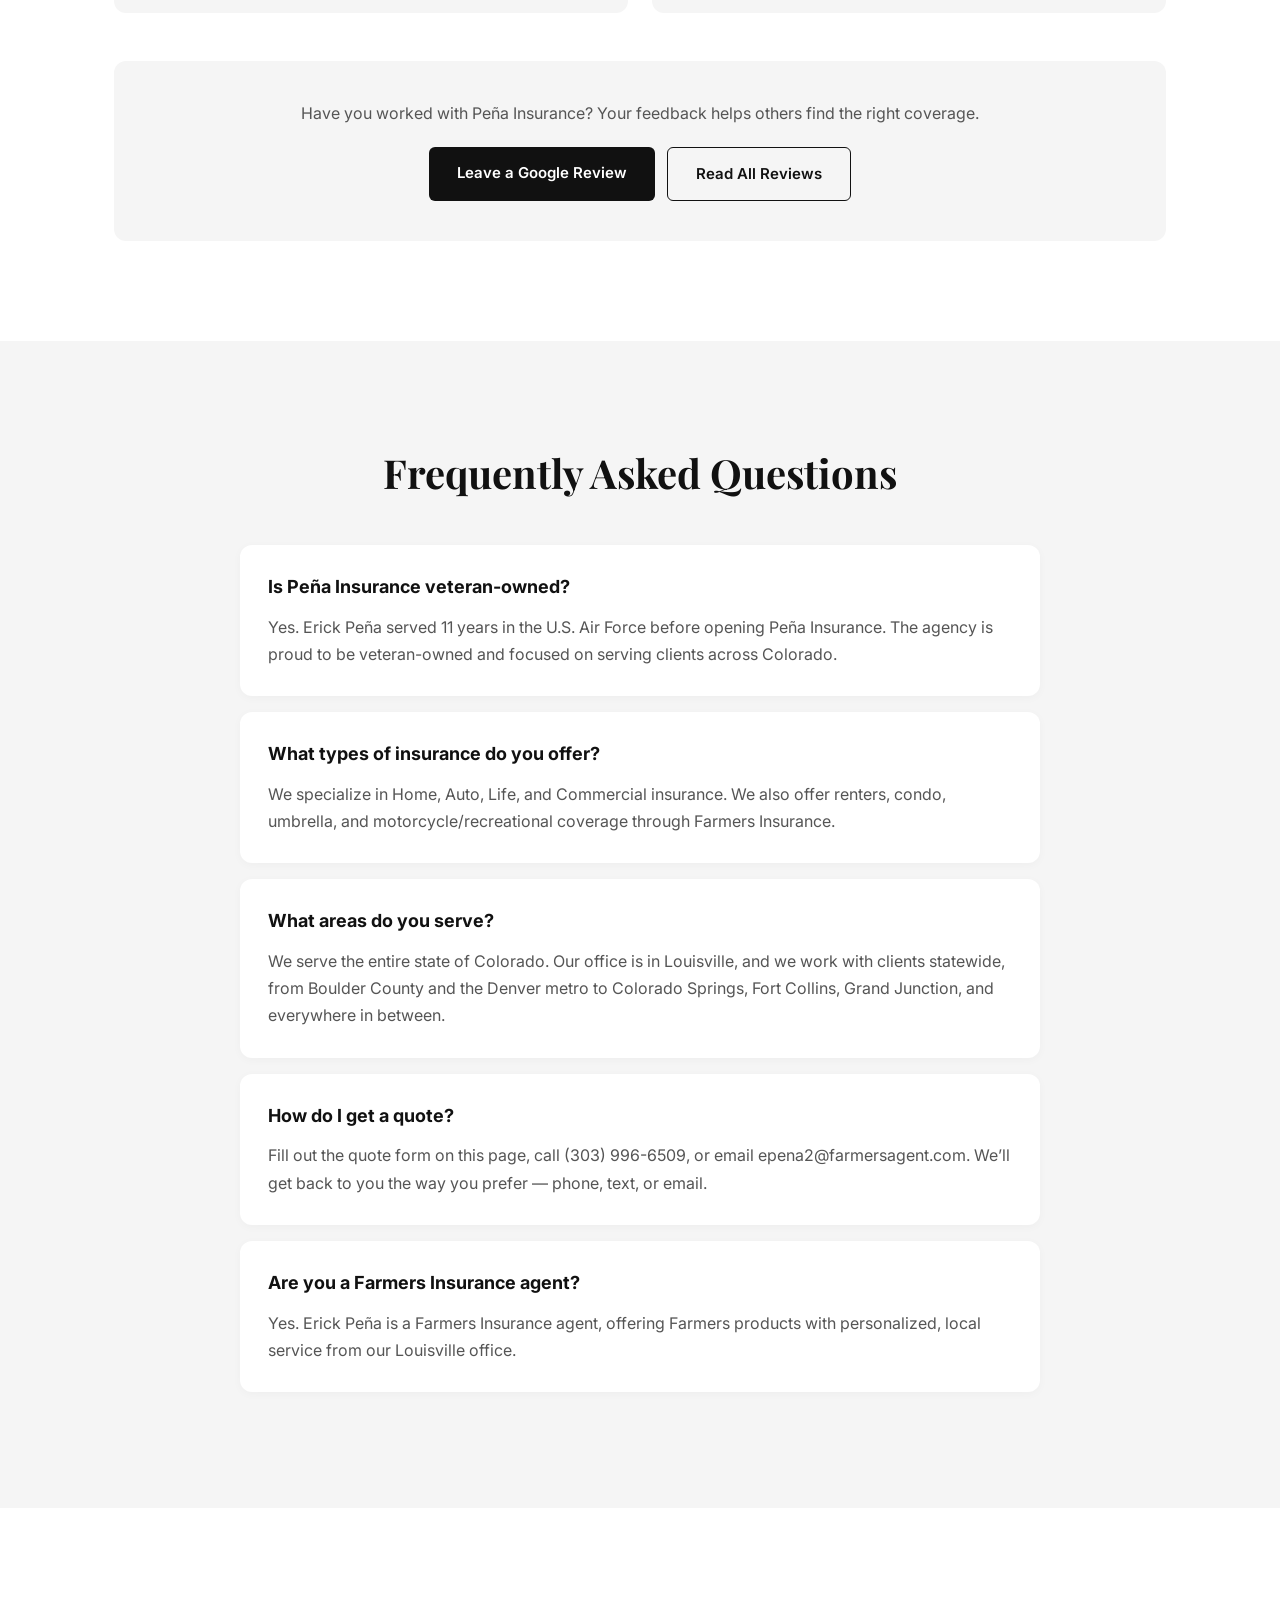
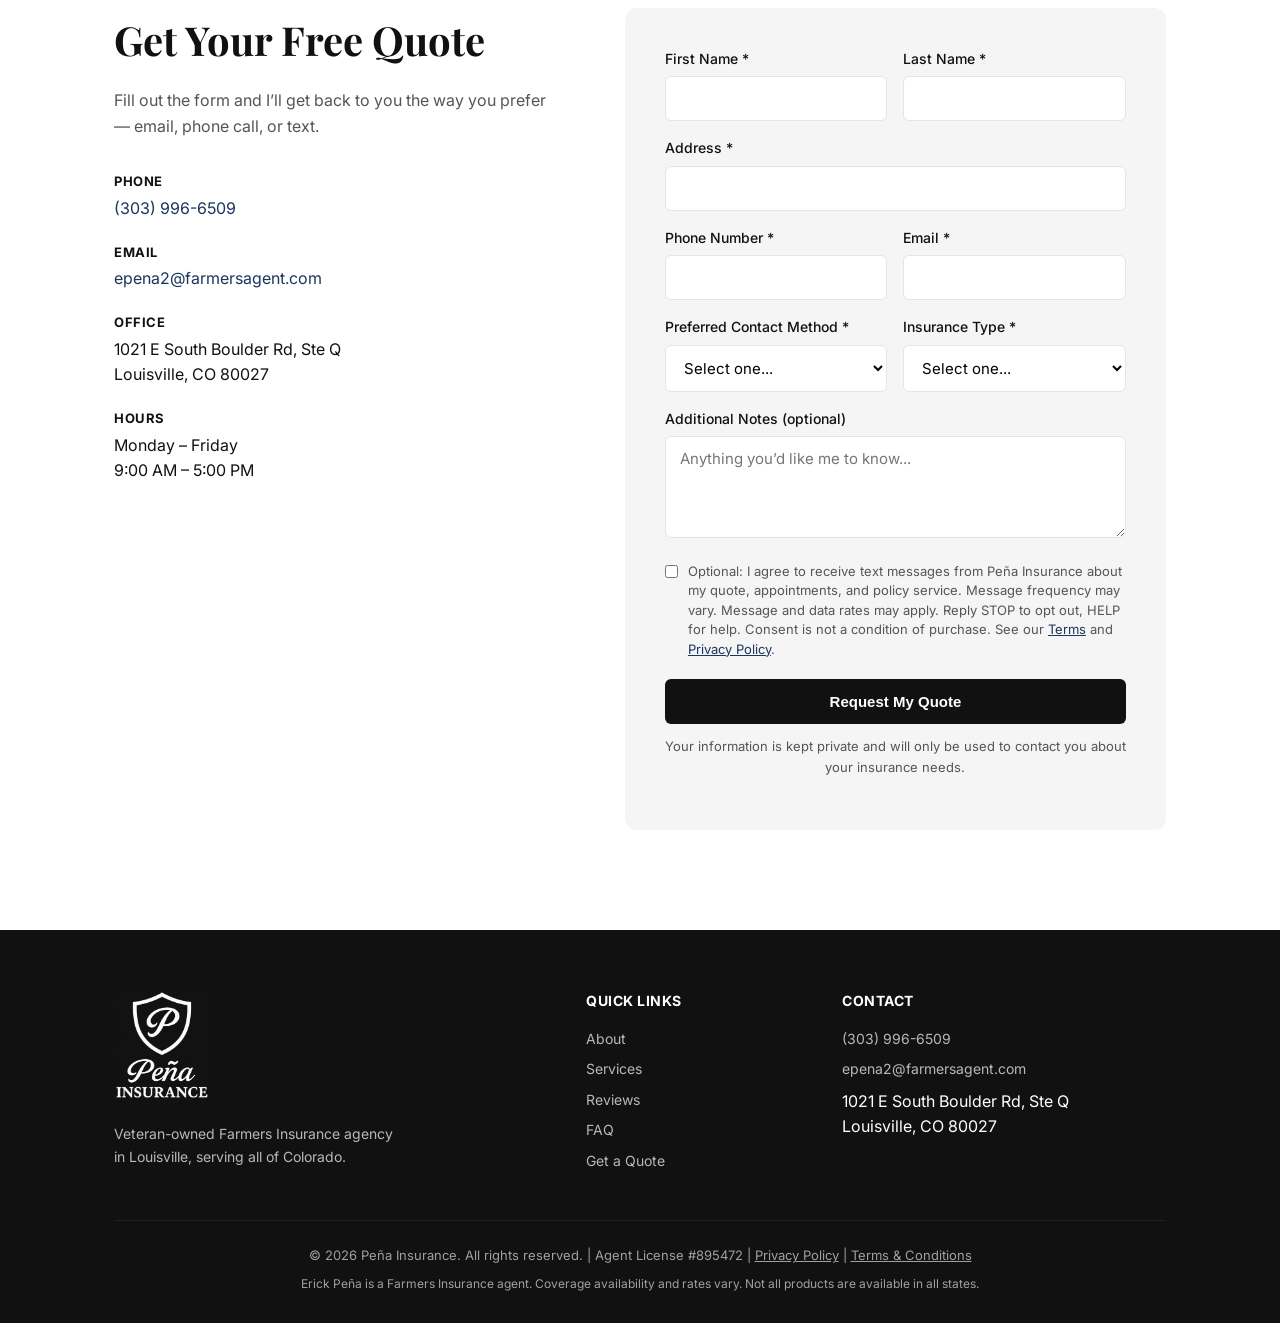
==== commit fa530879: "Add SMS Terms & Conditions page, carrier-compliant privacy policy and optional SMS consent Required " ====
--- a/index.html
+++ b/index.html
@@ -357,9 +357,10 @@
           </div>
 
           <label class="consent">
-            <input type="checkbox" name="consent" value="Yes" required>
-            <span>I agree to be contacted by Peña Insurance by phone, text, or email about my quote. Message and data rates may apply. Consent is not a condition of purchase.</span>
+            <input type="checkbox" id="smsConsent" name="smsConsent" value="Yes - agreed to receive text messages">
+            <span>Optional: I agree to receive text messages from Peña Insurance about my quote, appointments, and policy service. Message frequency may vary. Message and data rates may apply. Reply STOP to opt out, HELP for help. Consent is not a condition of purchase. See our <a href="/terms#sms" target="_blank">Terms</a> and <a href="/privacy" target="_blank">Privacy Policy</a>.</span>
           </label>
+          <p class="consent-hint" hidden>Please check the box above to receive texts, or choose a different contact method.</p>
 
           <button type="submit" class="btn btn-primary btn-full">Request My Quote</button>
           <p class="form-note">Your information is kept private and will only be used to contact you about your insurance needs.</p>
@@ -393,7 +394,7 @@
         </div>
       </div>
       <div class="footer-bottom">
-        <p>&copy; 2026 Peña Insurance. All rights reserved. | Agent License #895472 | <a href="privacy.html">Privacy Policy</a></p>
+        <p>&copy; 2026 Peña Insurance. All rights reserved. | Agent License #895472 | <a href="/privacy">Privacy Policy</a> | <a href="/terms">Terms &amp; Conditions</a></p>
         <p class="disclaimer">Erick Peña is a Farmers Insurance agent. Coverage availability and rates vary. Not all products are available in all states.</p>
       </div>
     </div>
--- a/styles.css
+++ b/styles.css
@@ -592,6 +592,16 @@
   cursor: pointer;
 }
 
+.consent a {
+  color: var(--accent);
+}
+
+.consent-hint {
+  font-size: 13px;
+  color: #b42318;
+  margin: -12px 0 16px;
+}
+
 .consent input {
   margin-top: 3px;
   flex-shrink: 0;
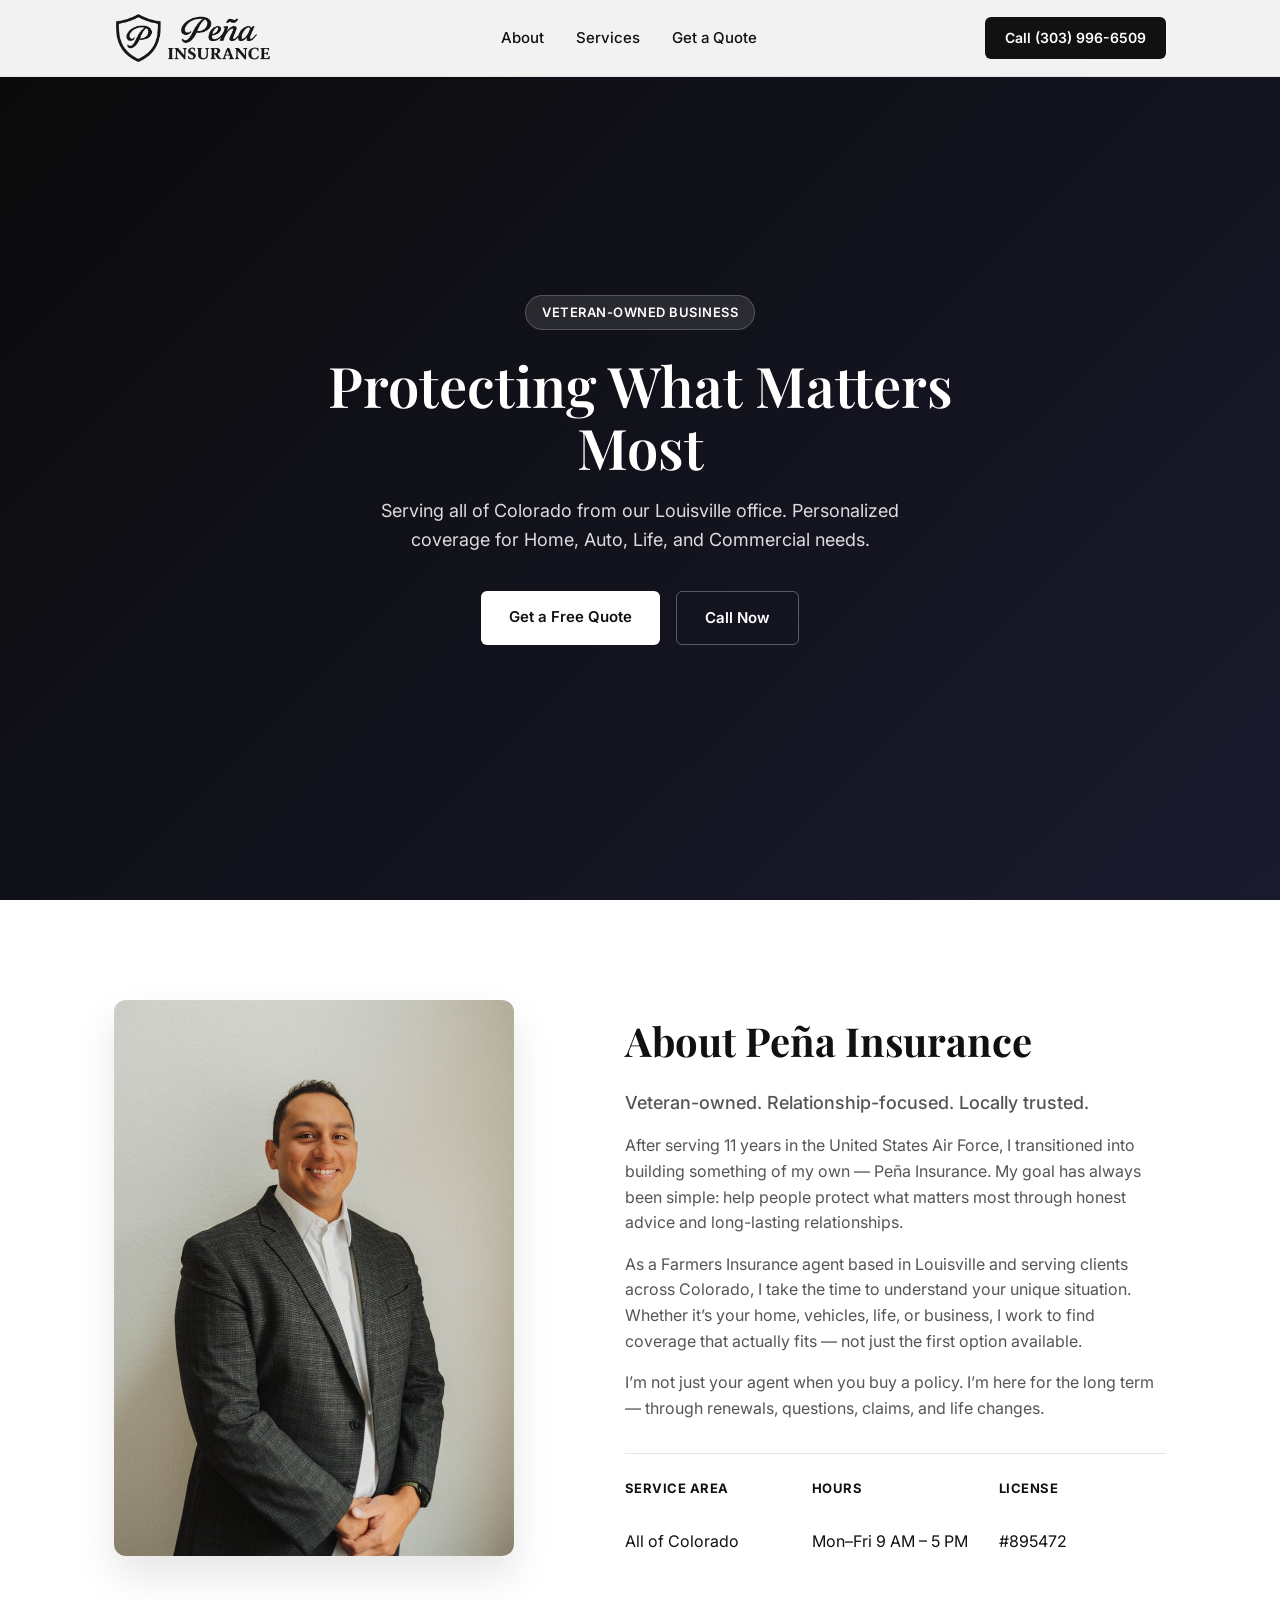
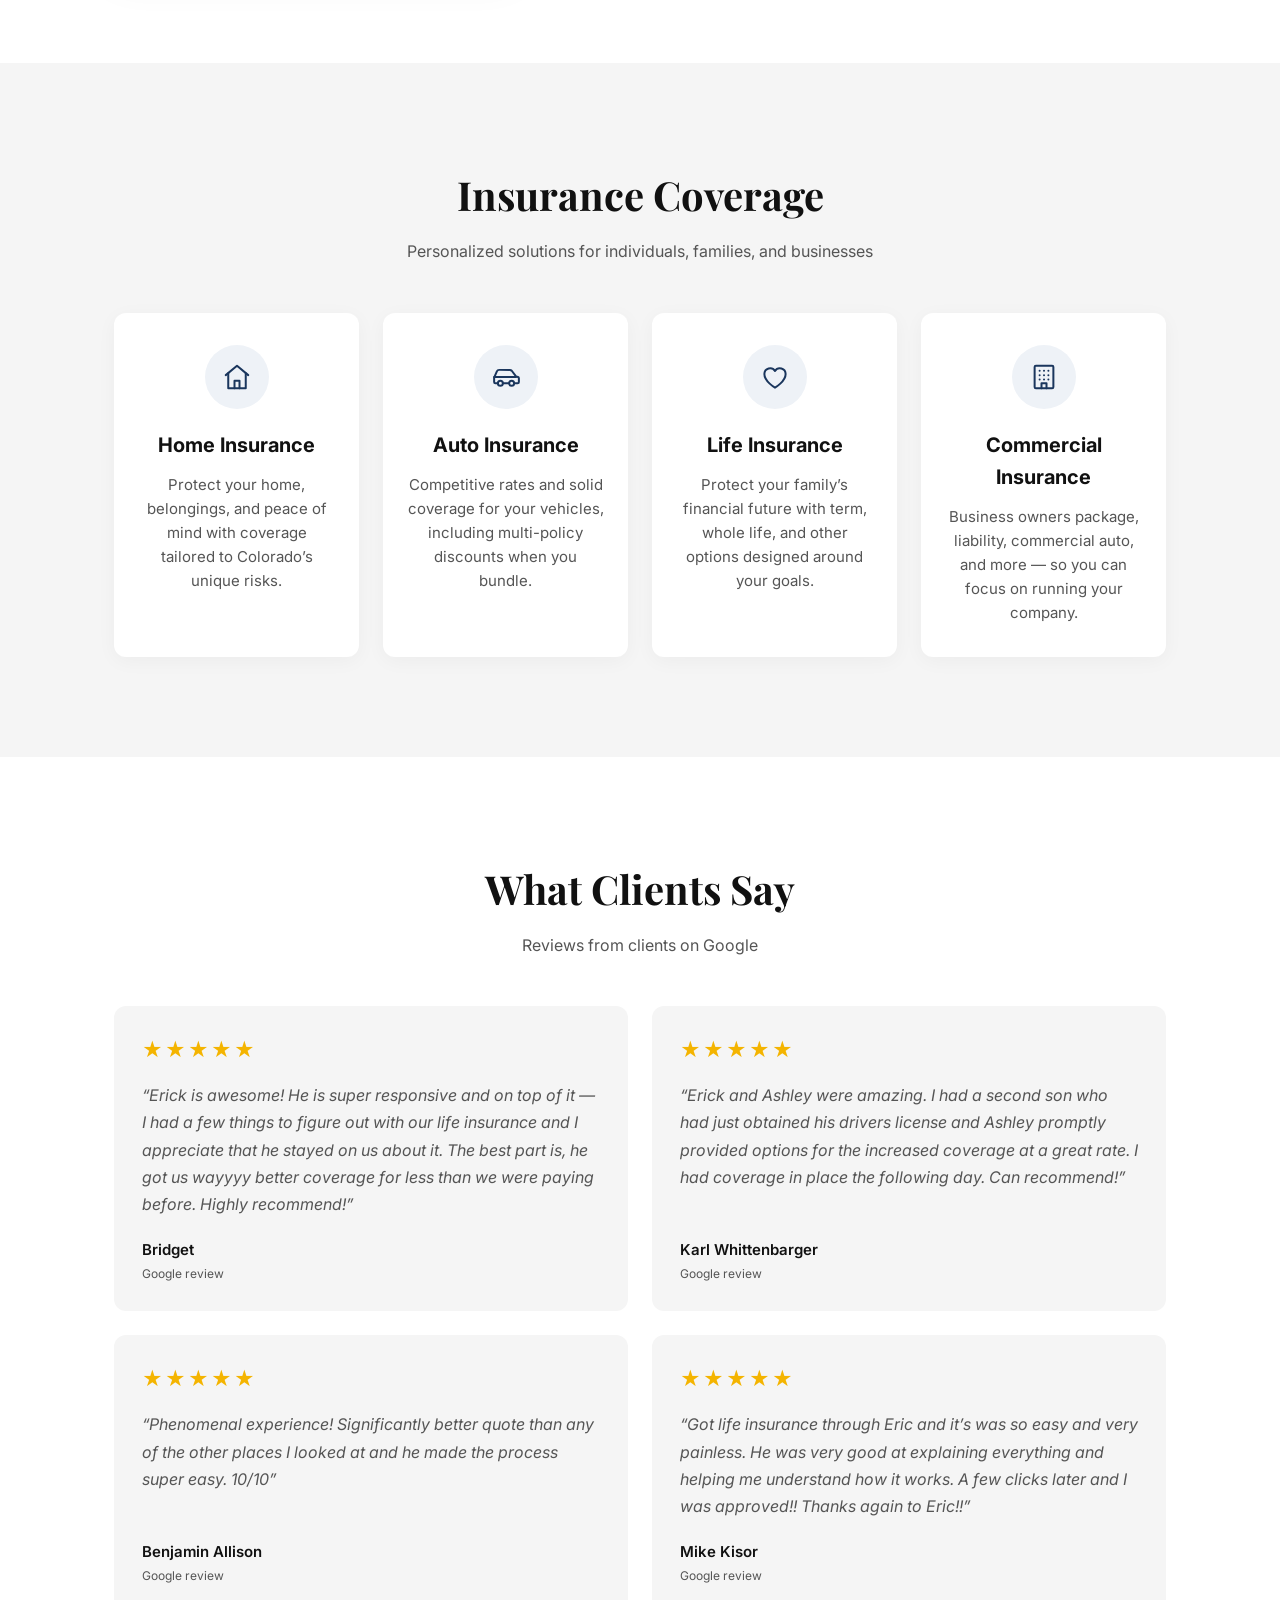
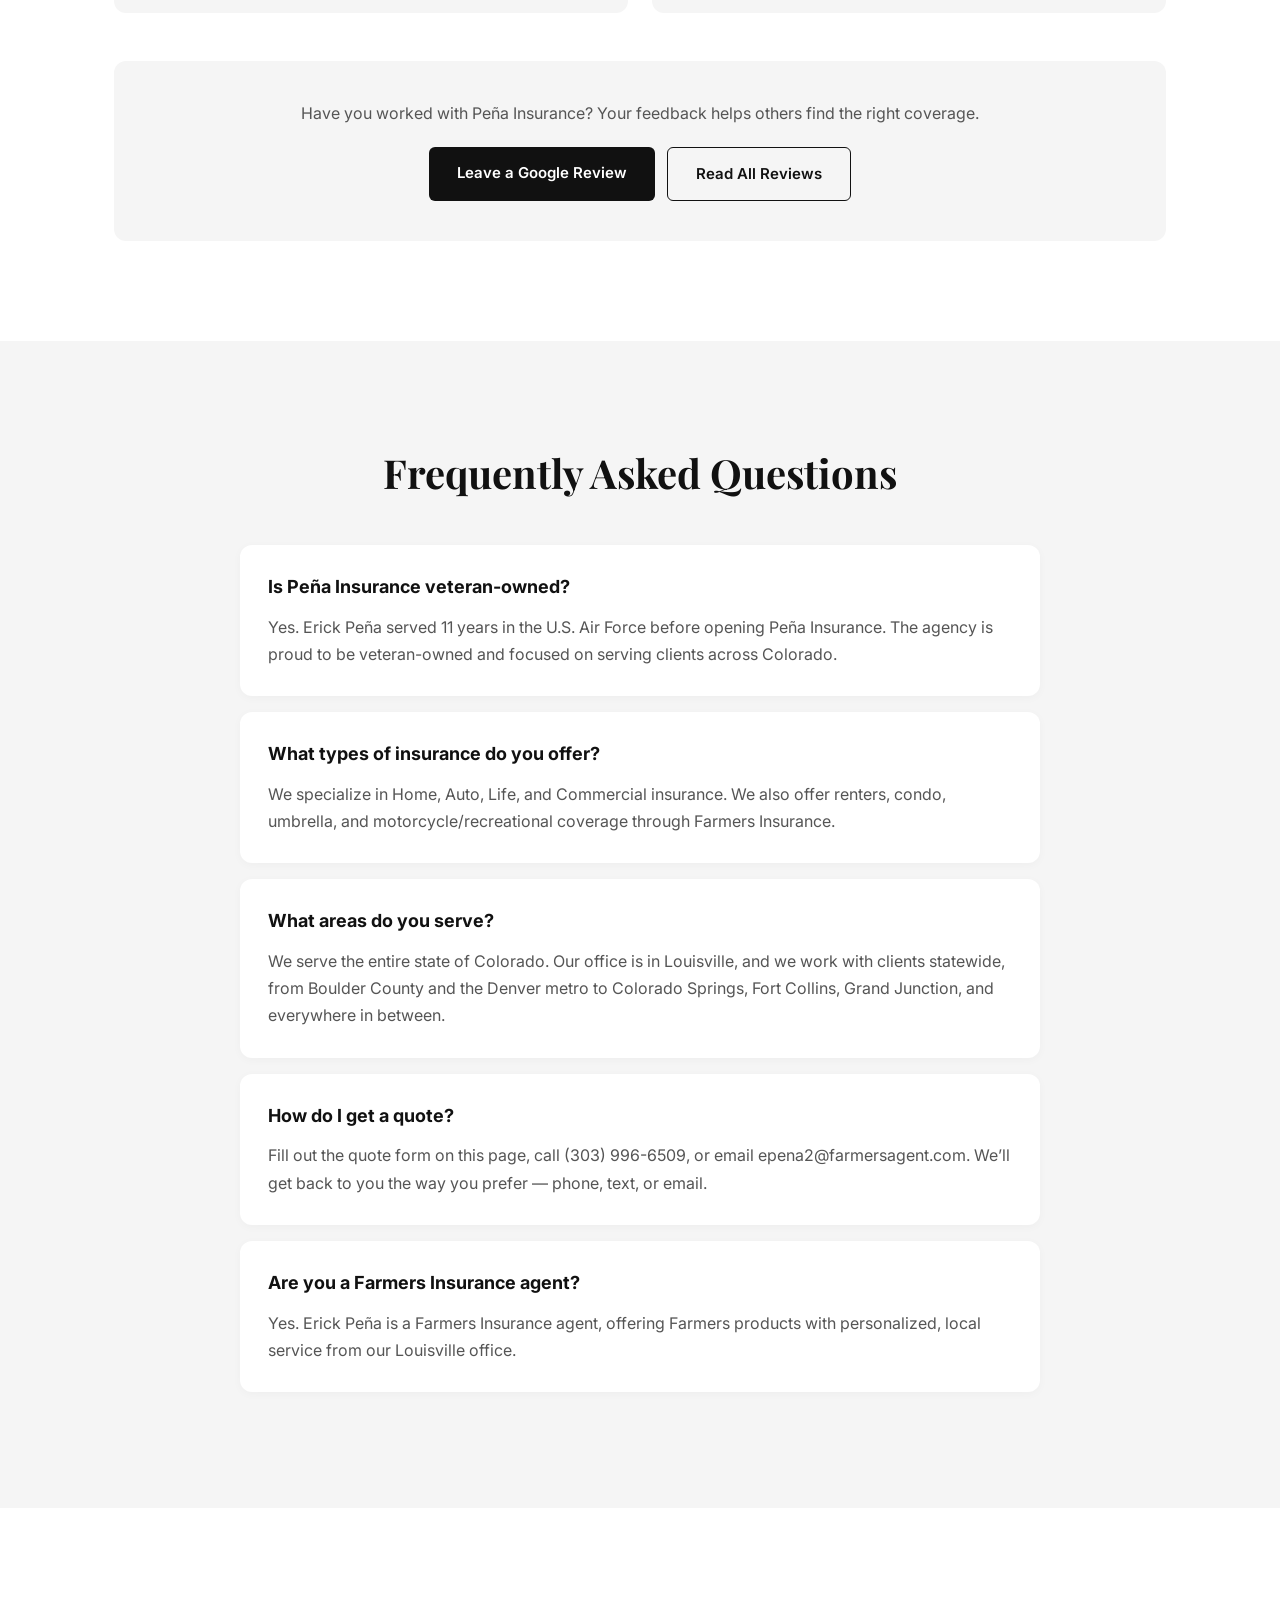
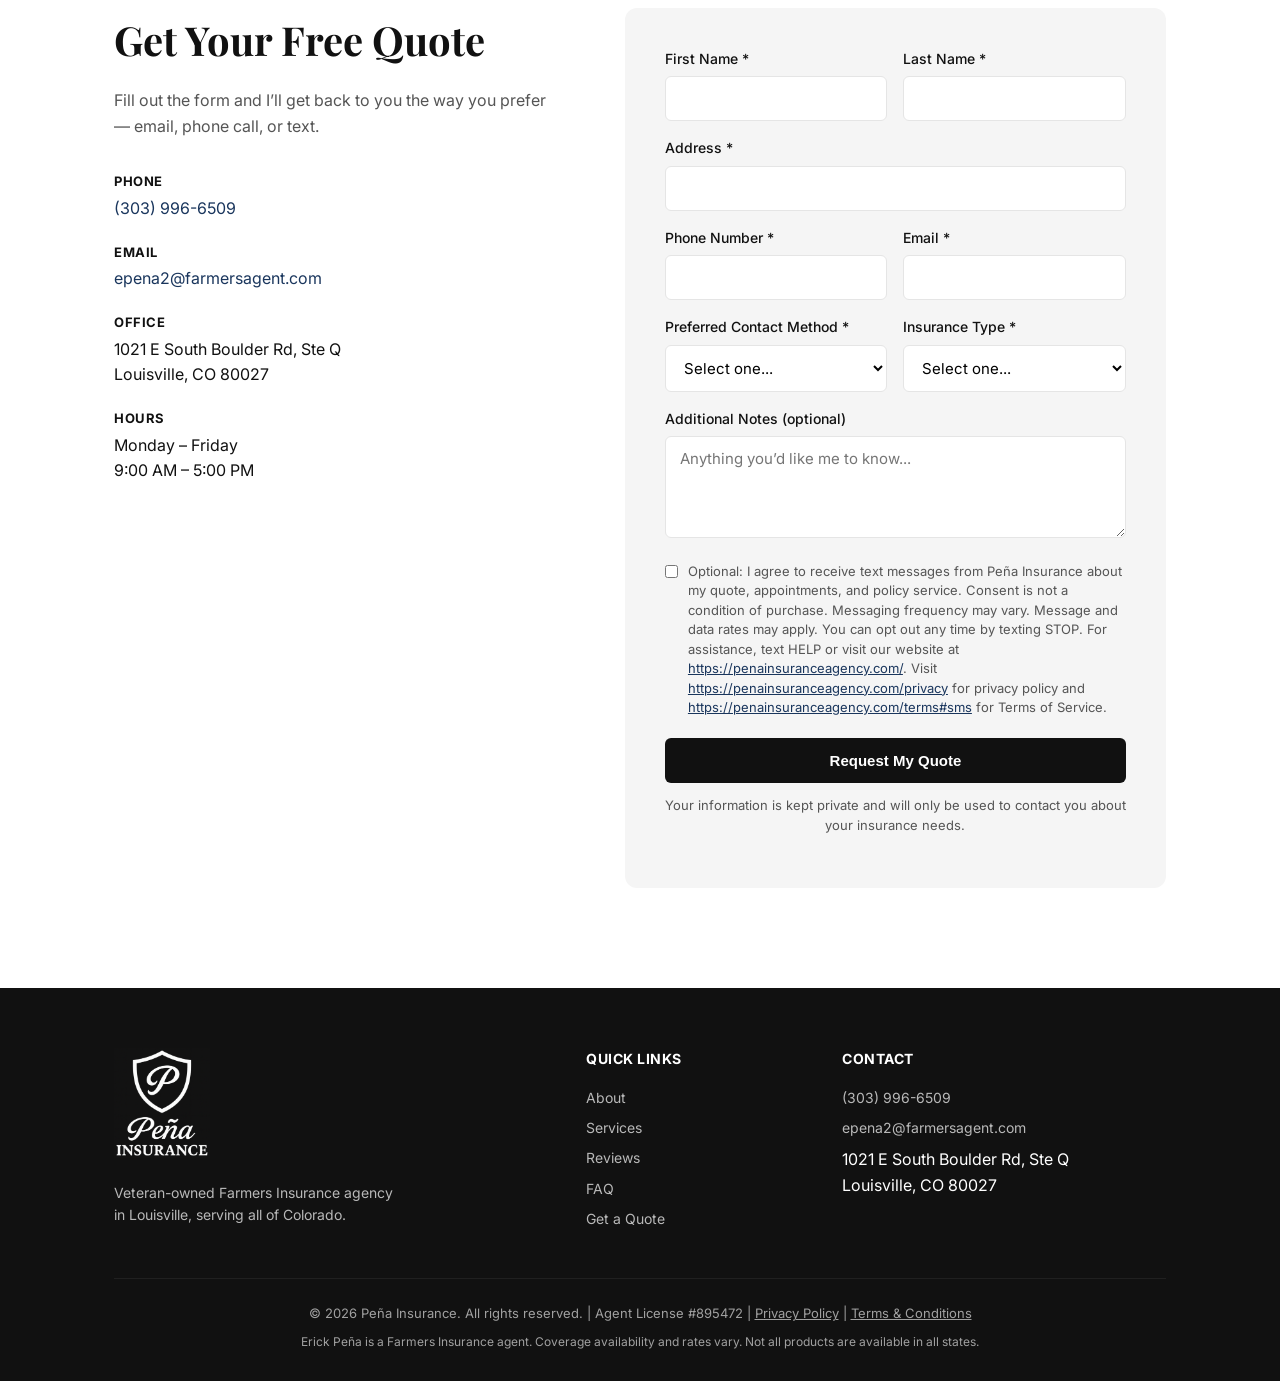
==== commit 394c2a10: "Match RingCentral SMS opt-in language exactly Co-Authored-By: Claude Opus 5.5 <noreply@anthropic.com" ====
--- a/index.html
+++ b/index.html
@@ -358,7 +358,7 @@
 
           <label class="consent">
             <input type="checkbox" id="smsConsent" name="smsConsent" value="Yes - agreed to receive text messages">
-            <span>Optional: I agree to receive text messages from Peña Insurance about my quote, appointments, and policy service. Message frequency may vary. Message and data rates may apply. Reply STOP to opt out, HELP for help. Consent is not a condition of purchase. See our <a href="/terms#sms" target="_blank">Terms</a> and <a href="/privacy" target="_blank">Privacy Policy</a>.</span>
+            <span>Optional: I agree to receive text messages from Peña Insurance about my quote, appointments, and policy service. Consent is not a condition of purchase. Messaging frequency may vary. Message and data rates may apply. You can opt out any time by texting STOP. For assistance, text HELP or visit our website at <a href="https://penainsuranceagency.com/" target="_blank">https://penainsuranceagency.com/</a>. Visit <a href="https://penainsuranceagency.com/privacy" target="_blank">https://penainsuranceagency.com/privacy</a> for privacy policy and <a href="https://penainsuranceagency.com/terms#sms" target="_blank">https://penainsuranceagency.com/terms#sms</a> for Terms of Service.</span>
           </label>
           <p class="consent-hint" hidden>Please check the box above to receive texts, or choose a different contact method.</p>
 
--- a/styles.css
+++ b/styles.css
@@ -594,6 +594,7 @@
 
 .consent a {
   color: var(--accent);
+  overflow-wrap: anywhere;
 }
 
 .consent-hint {
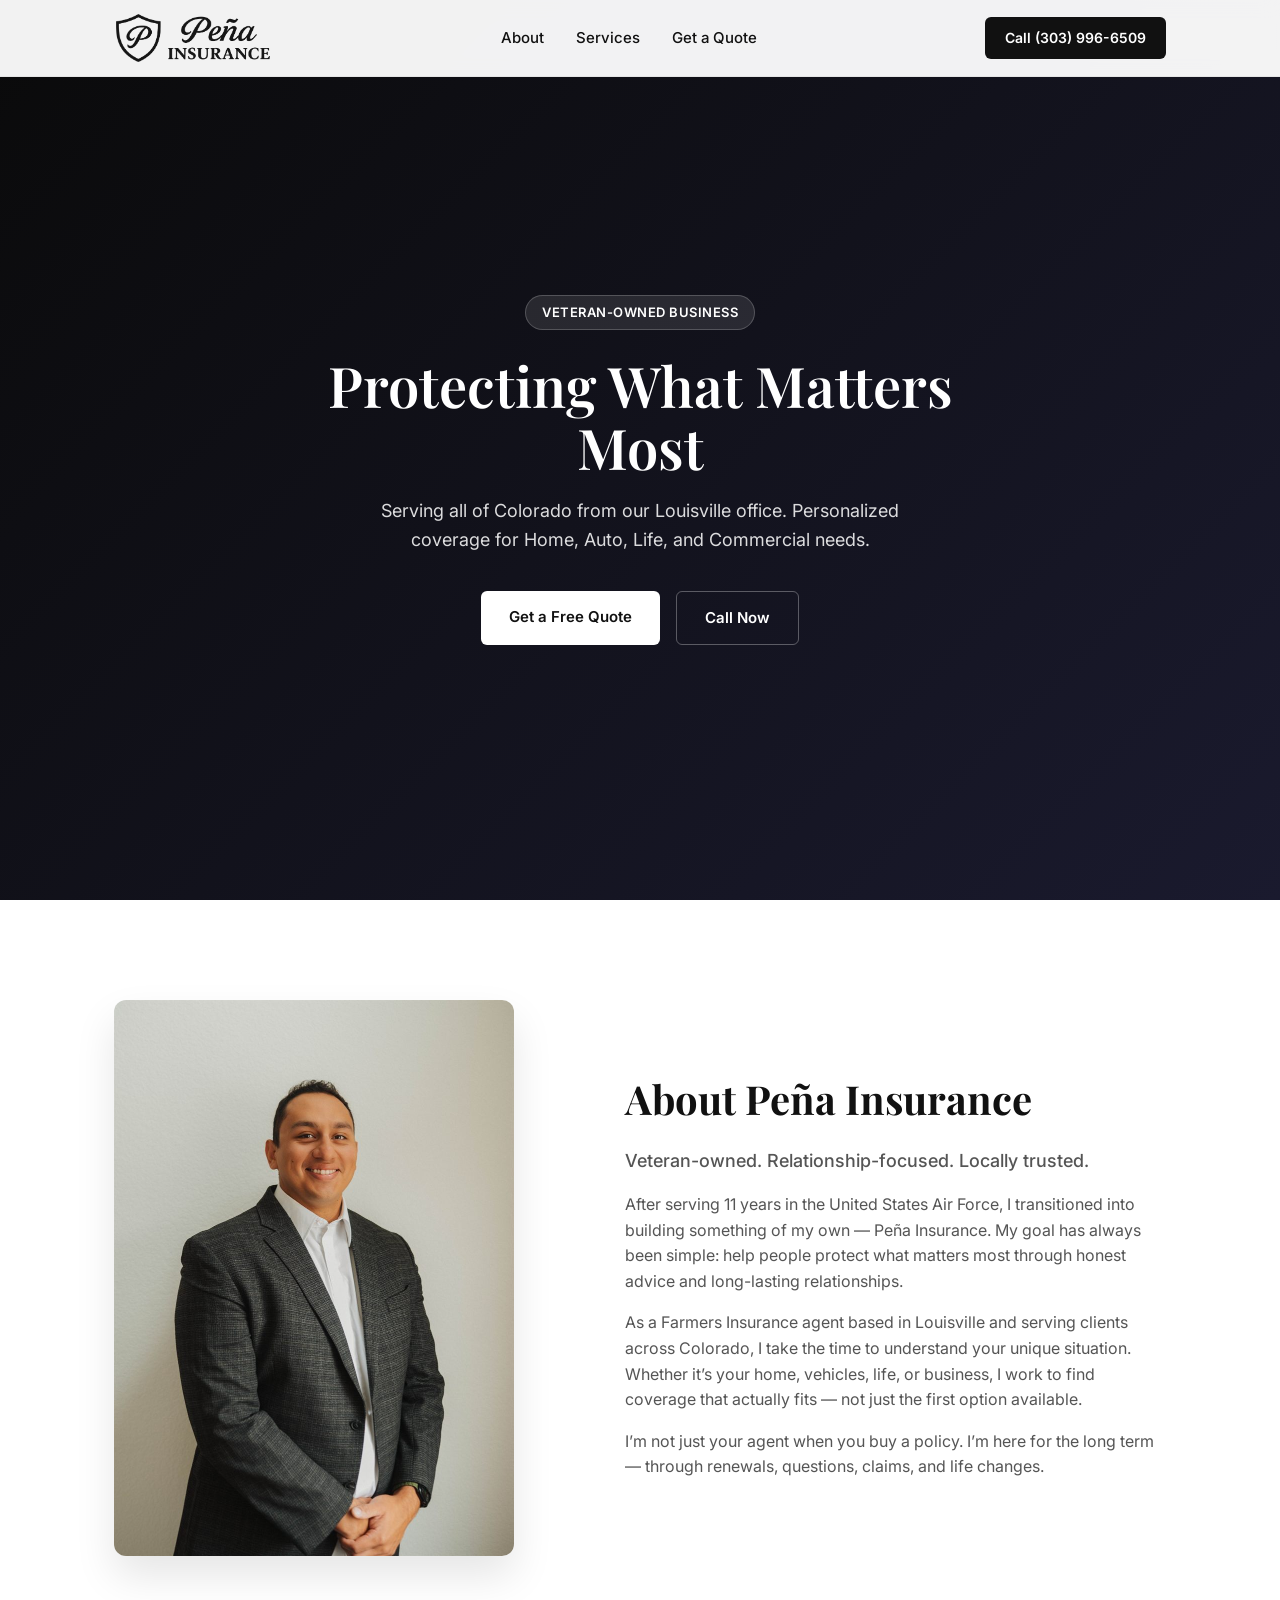
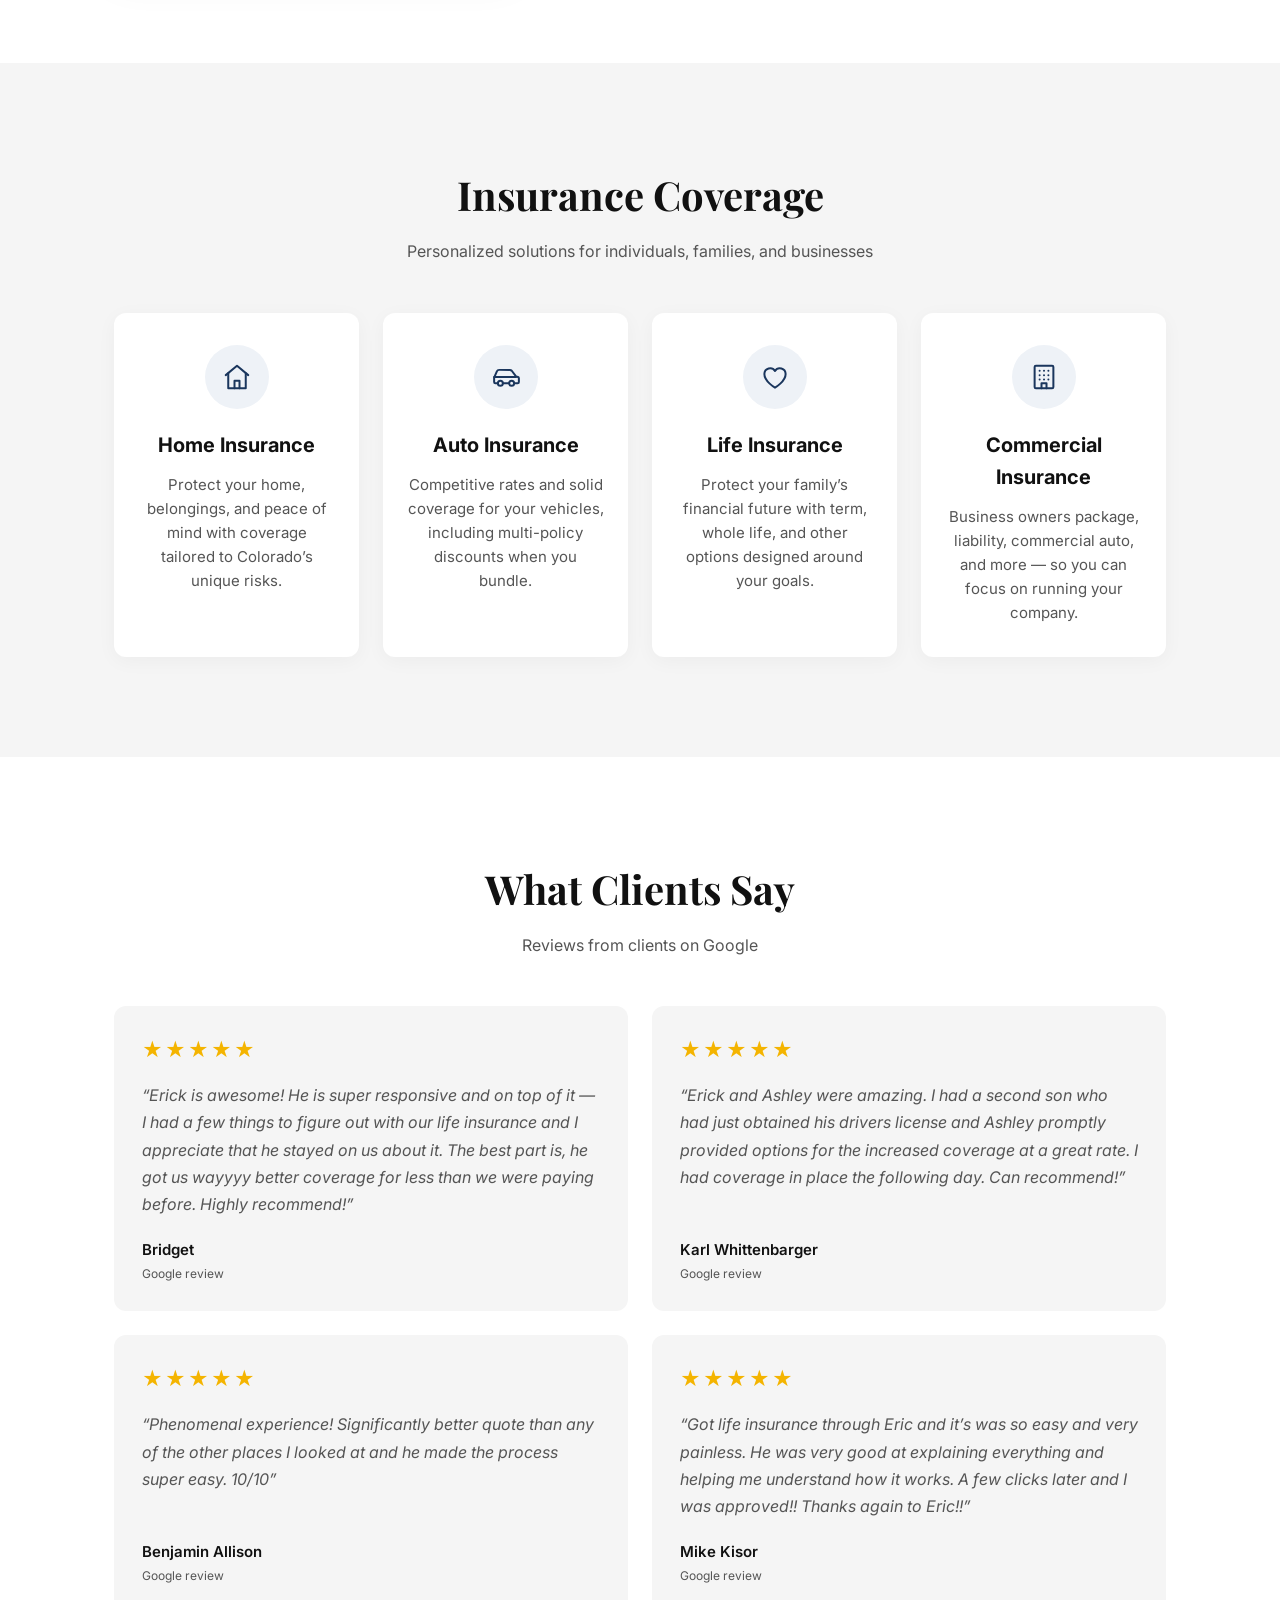
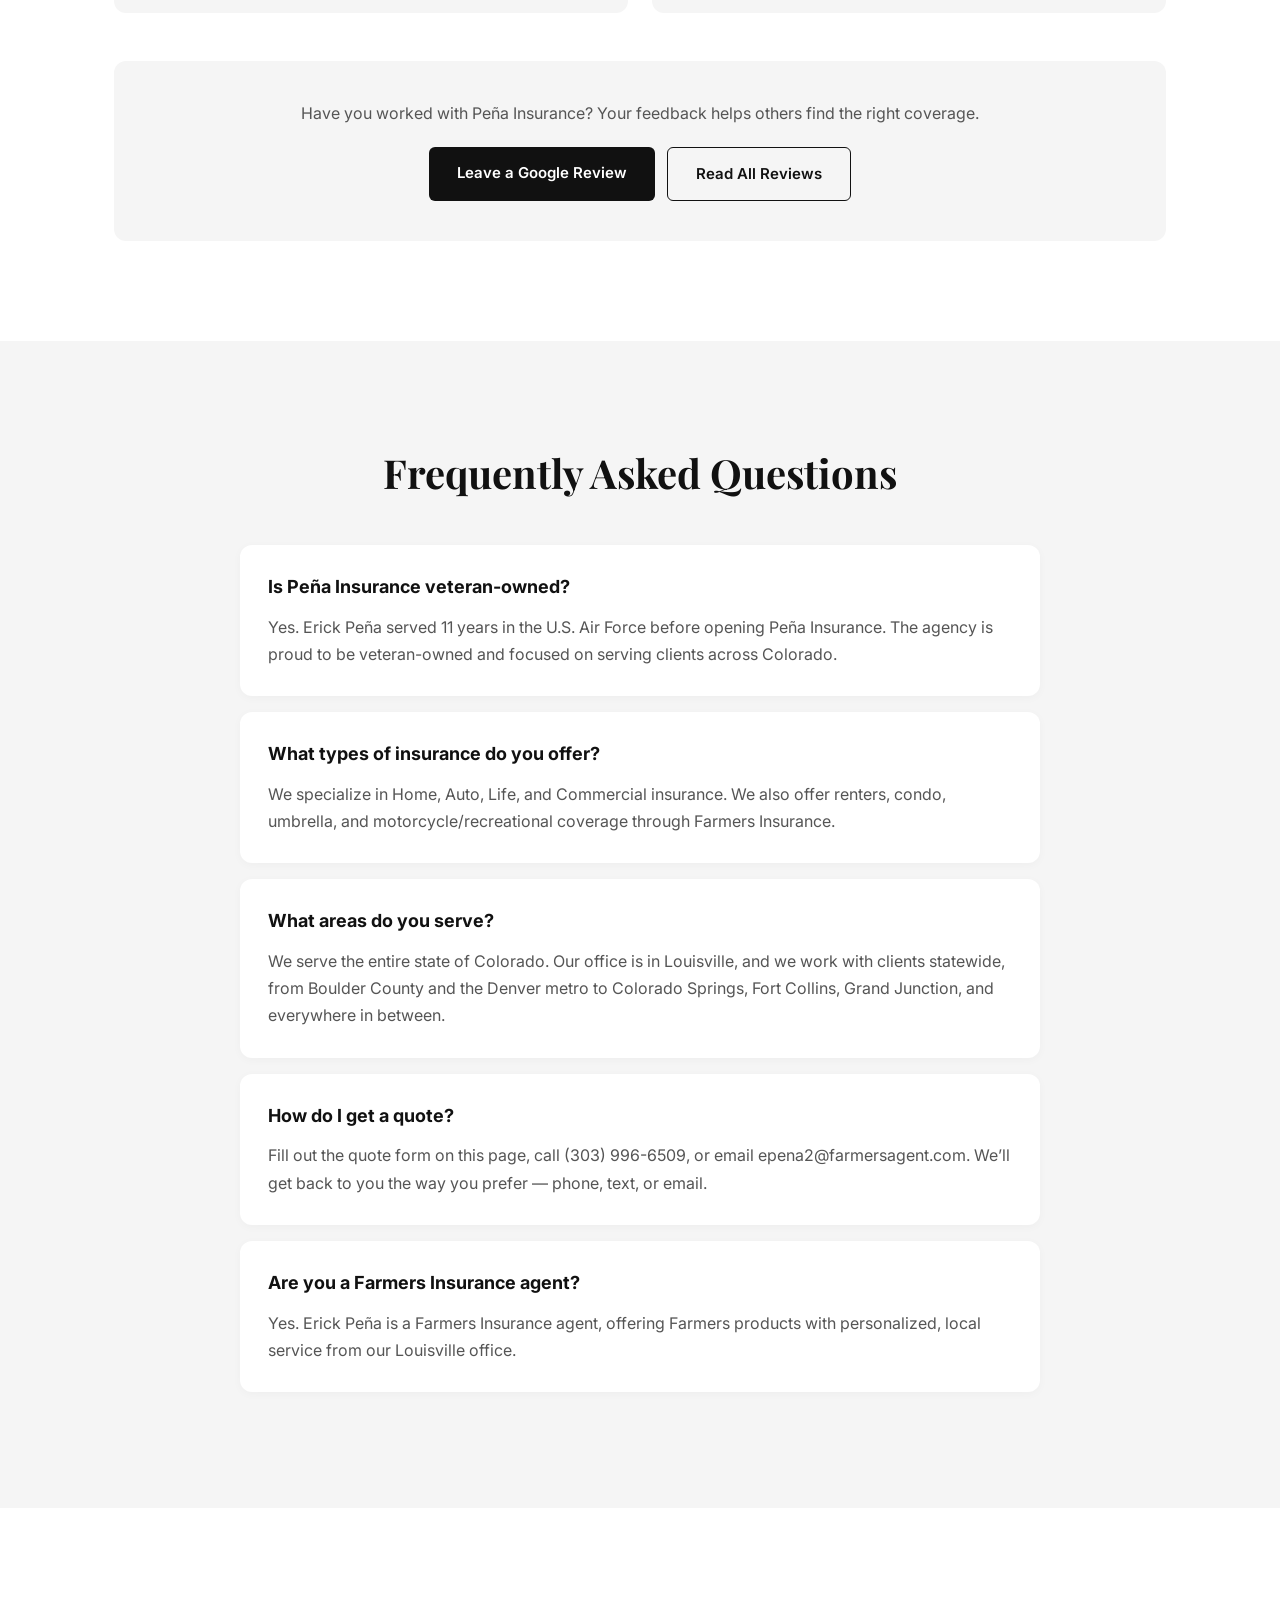
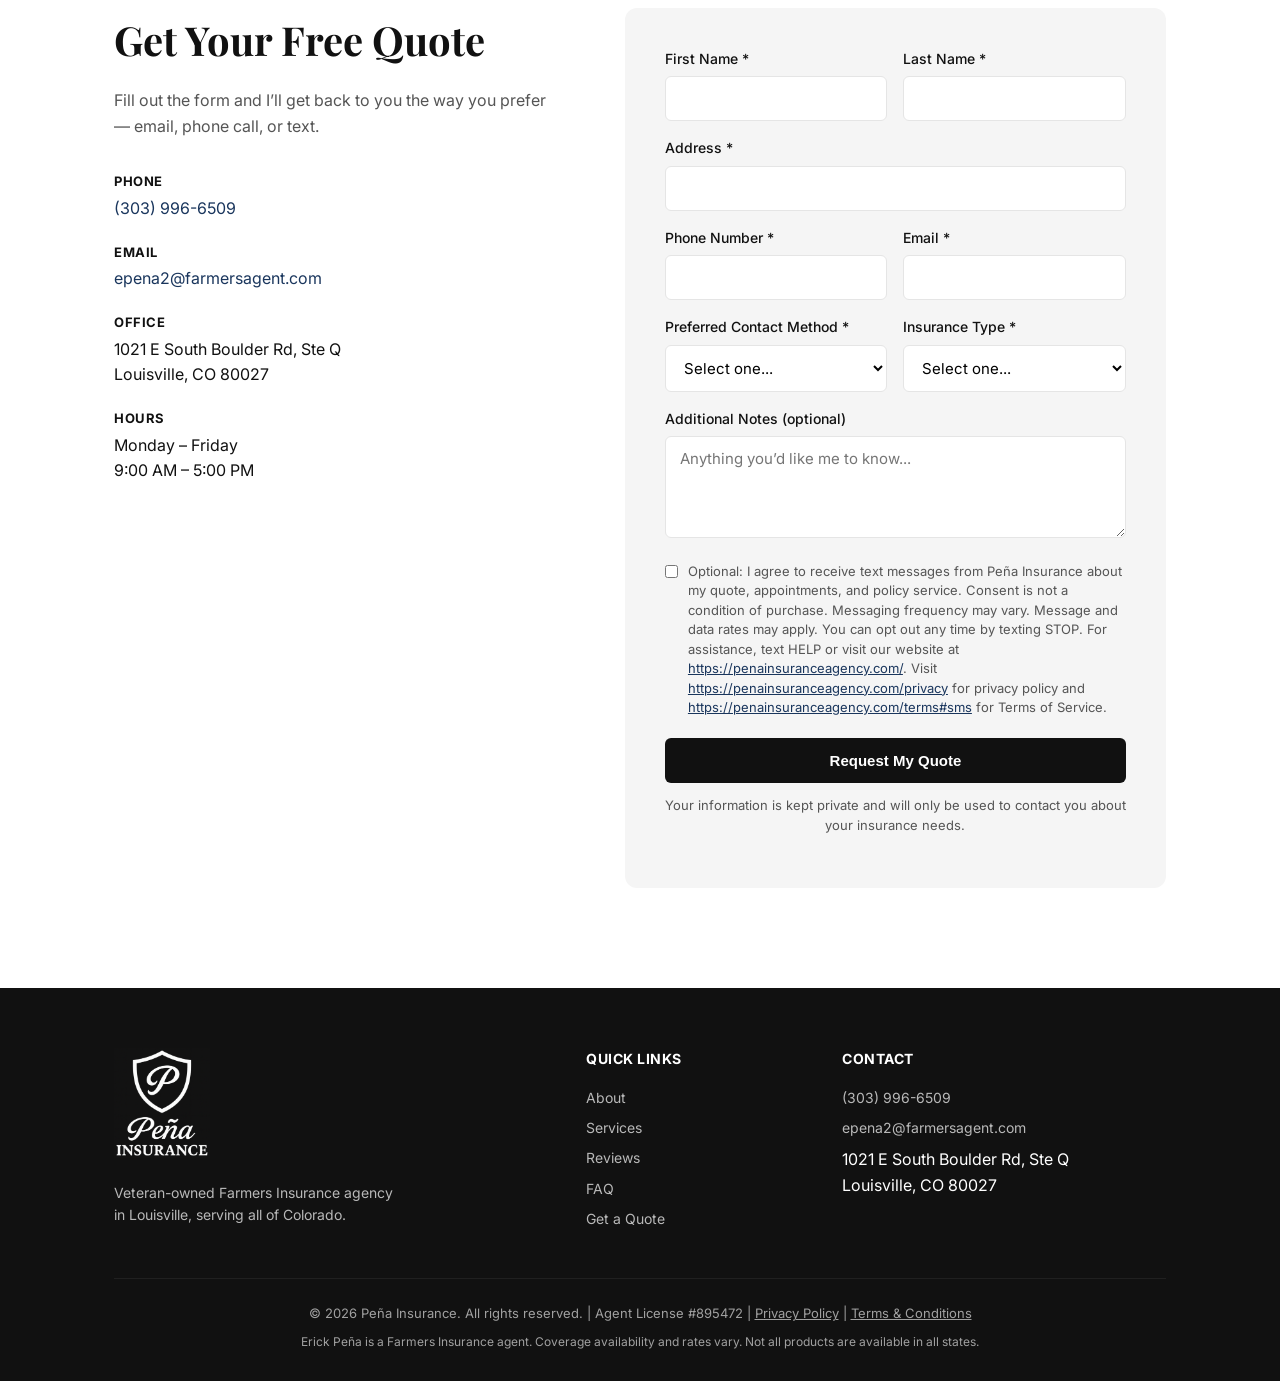
==== commit 278f6c6f: "Remove duplicate service area/hours/license row from About section Co-Authored-By: Claude Opus 5.5 <" ====
--- a/index.html
+++ b/index.html
@@ -153,11 +153,6 @@
           <p>After serving 11 years in the United States Air Force, I transitioned into building something of my own — Peña Insurance. My goal has always been simple: help people protect what matters most through honest advice and long-lasting relationships.</p>
           <p>As a Farmers Insurance agent based in Louisville and serving clients across Colorado, I take the time to understand your unique situation. Whether it’s your home, vehicles, life, or business, I work to find coverage that actually fits — not just the first option available.</p>
           <p>I’m not just your agent when you buy a policy. I’m here for the long term — through renewals, questions, claims, and life changes.</p>
-          <div class="about-details">
-            <div><strong>Service Area</strong><br>All of Colorado</div>
-            <div><strong>Hours</strong><br>Mon–Fri 9 AM – 5 PM</div>
-            <div><strong>License</strong><br>#895472</div>
-          </div>
         </div>
       </div>
     </div>
--- a/styles.css
+++ b/styles.css
@@ -266,24 +266,6 @@
   color: var(--gray);
 }
 
-.about-details {
-  display: grid;
-  grid-template-columns: repeat(3, 1fr);
-  gap: 20px;
-  margin-top: 32px;
-  padding-top: 24px;
-  border-top: 1px solid var(--border);
-}
-
-.about-details strong {
-  display: block;
-  font-size: 13px;
-  text-transform: uppercase;
-  letter-spacing: 0.5px;
-  color: var(--black);
-  margin-bottom: 4px;
-}
-
 /* Services */
 .services {
   padding: 100px 0;
@@ -743,10 +725,6 @@
   .form-row {
     grid-template-columns: 1fr;
   }
-
-  .about-details {
-    grid-template-columns: 1fr;
-  }
 }
 
 @media (max-width: 600px) {
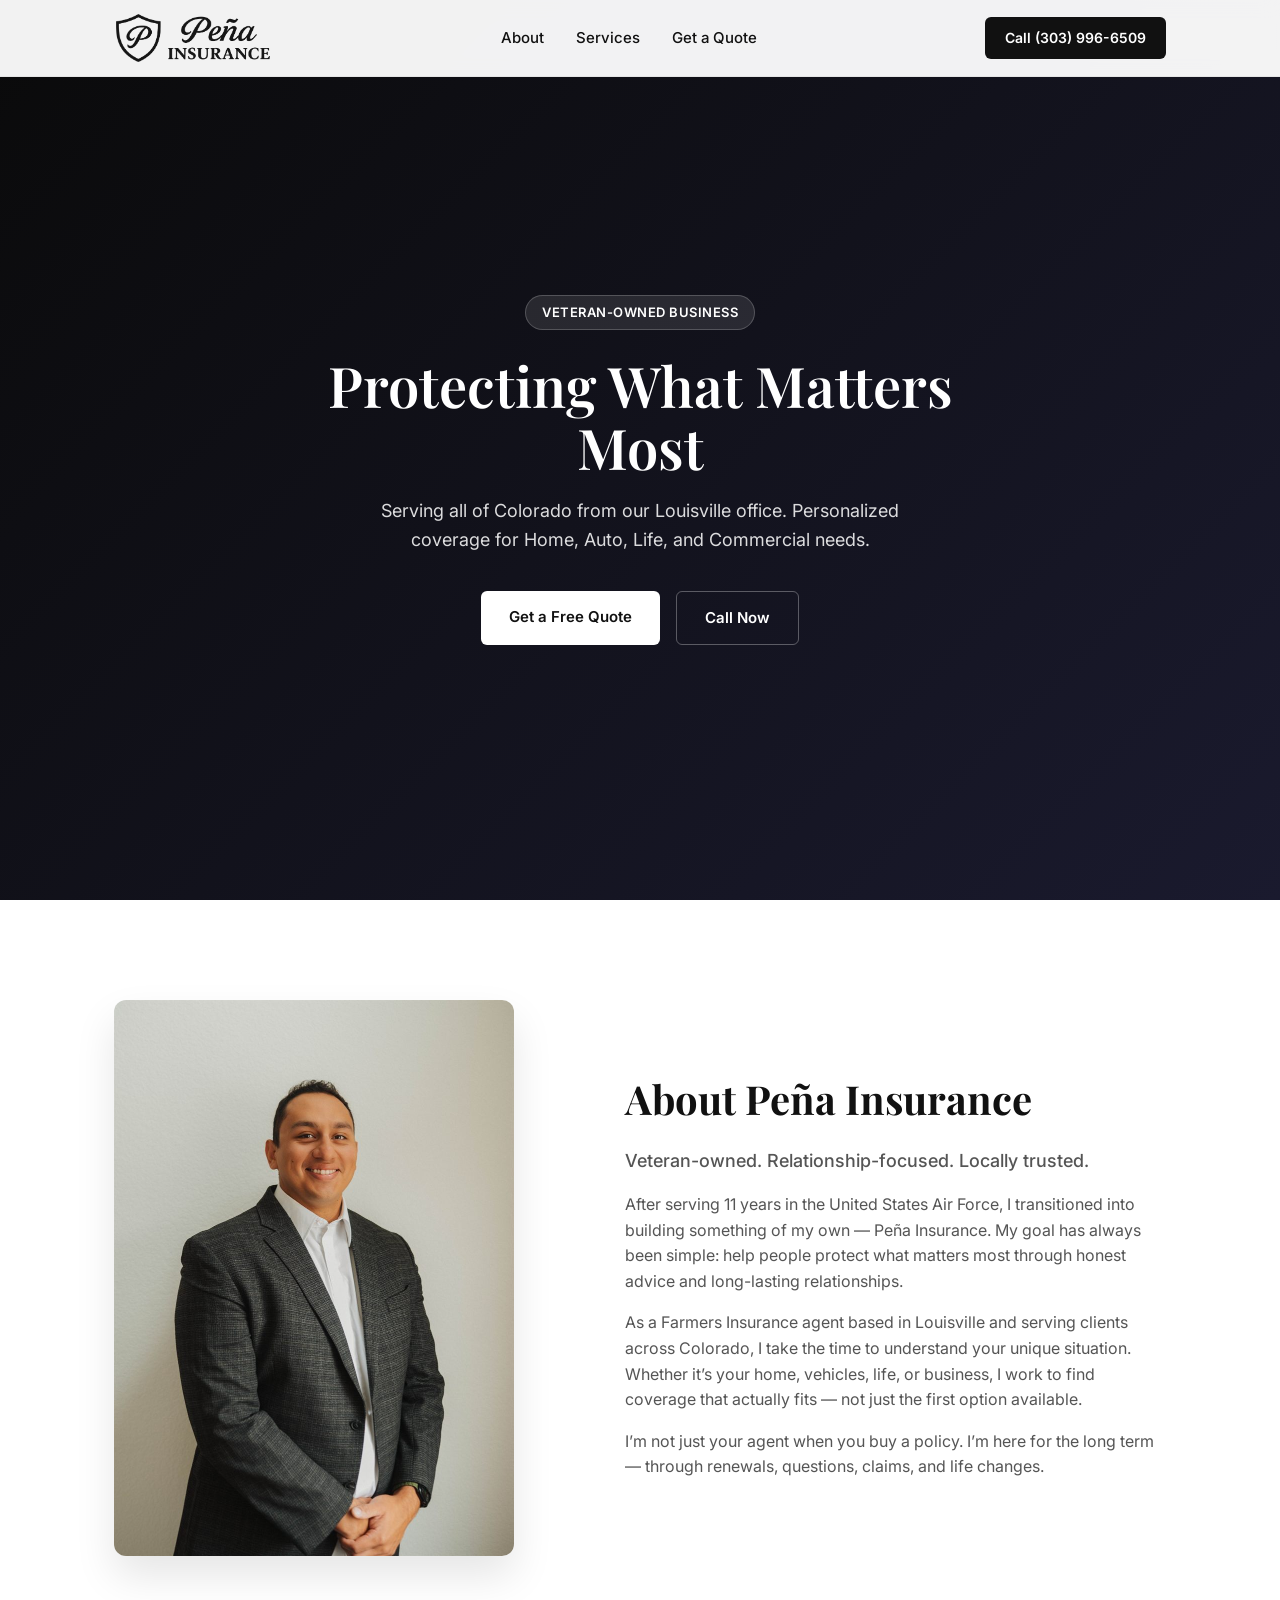
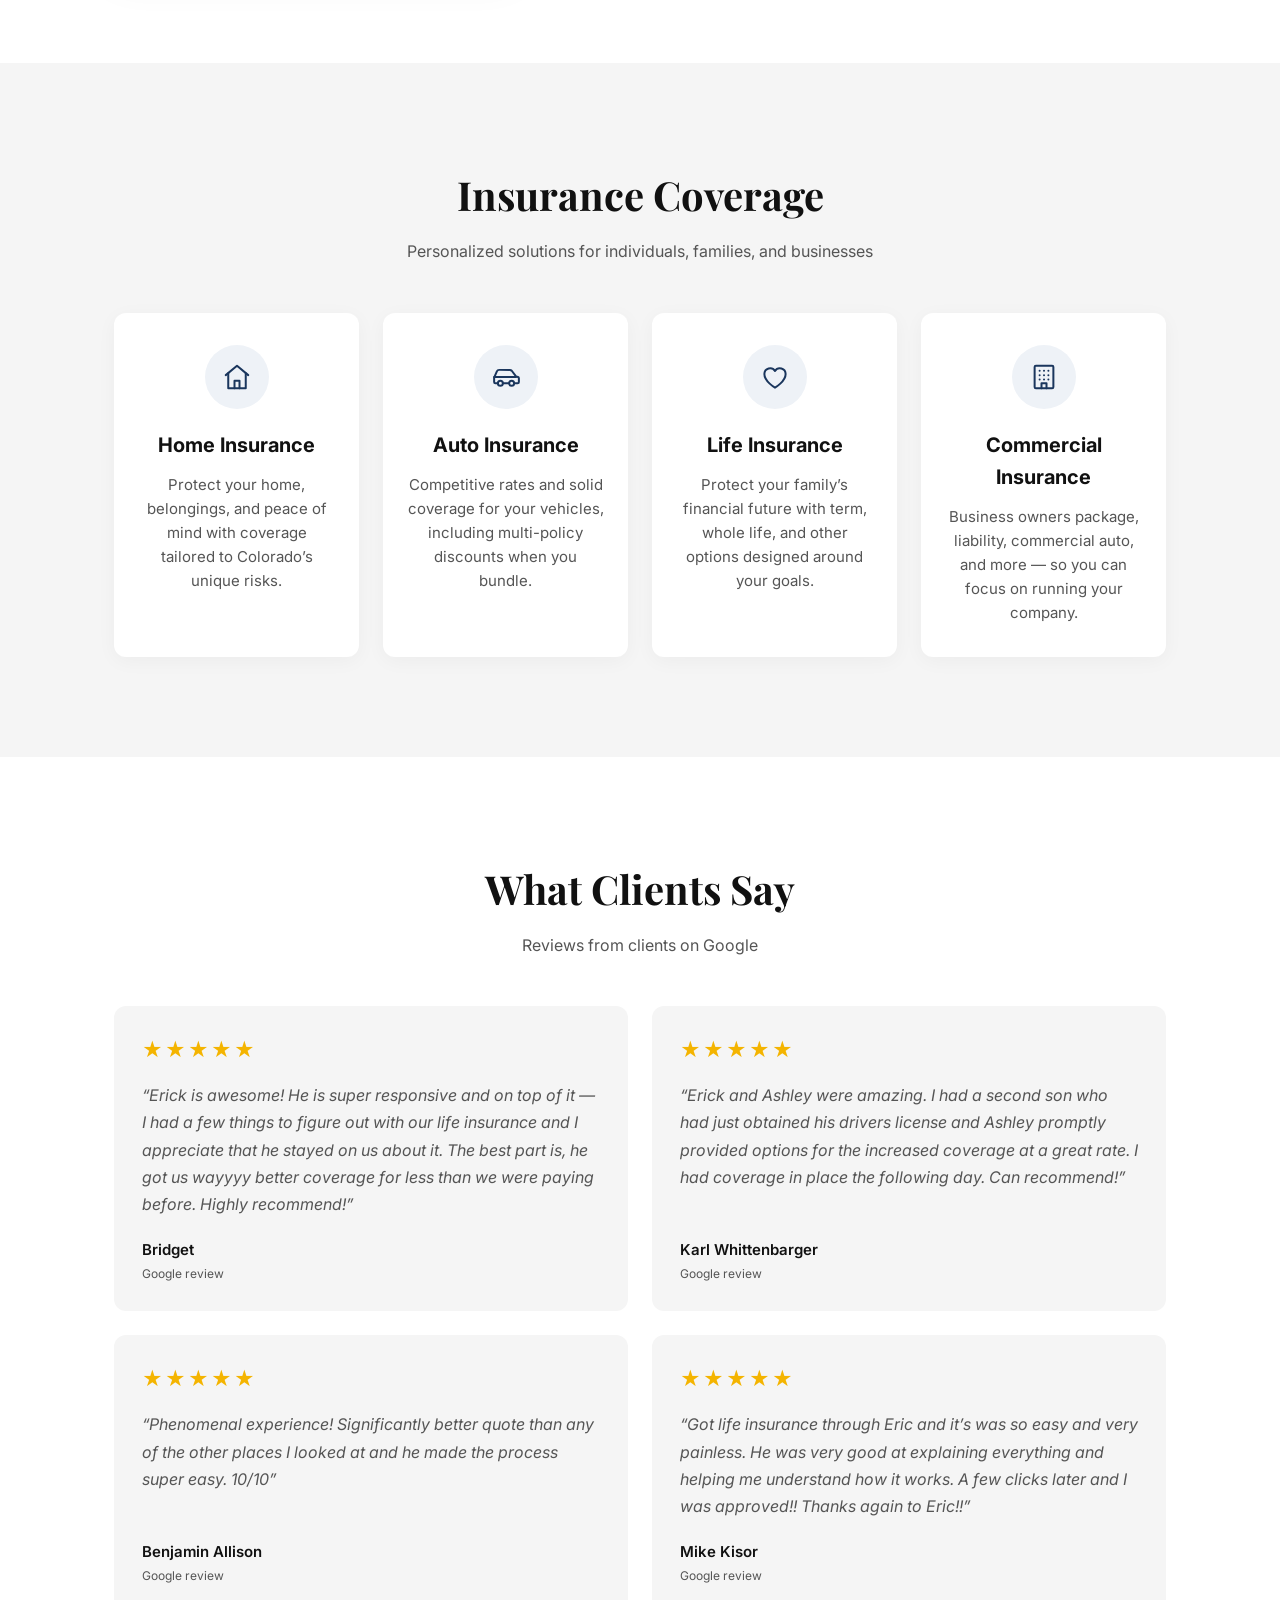
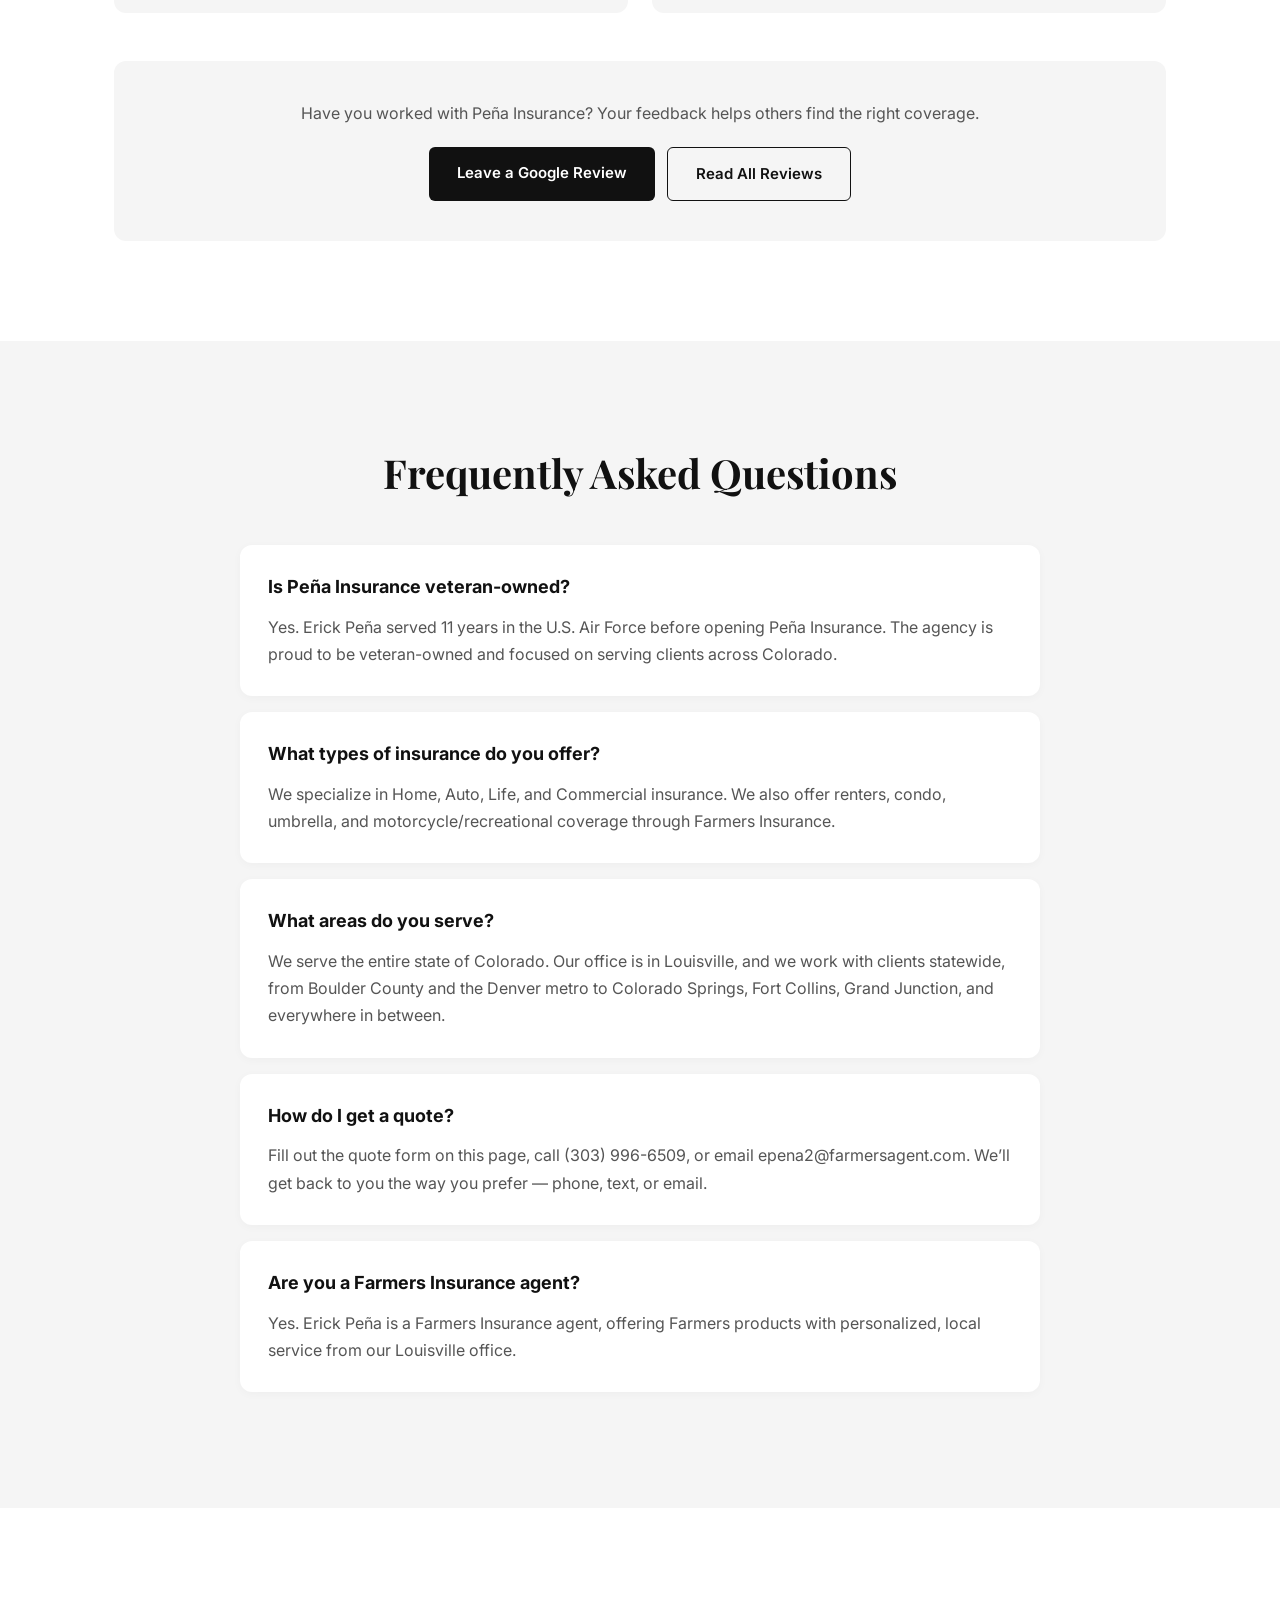
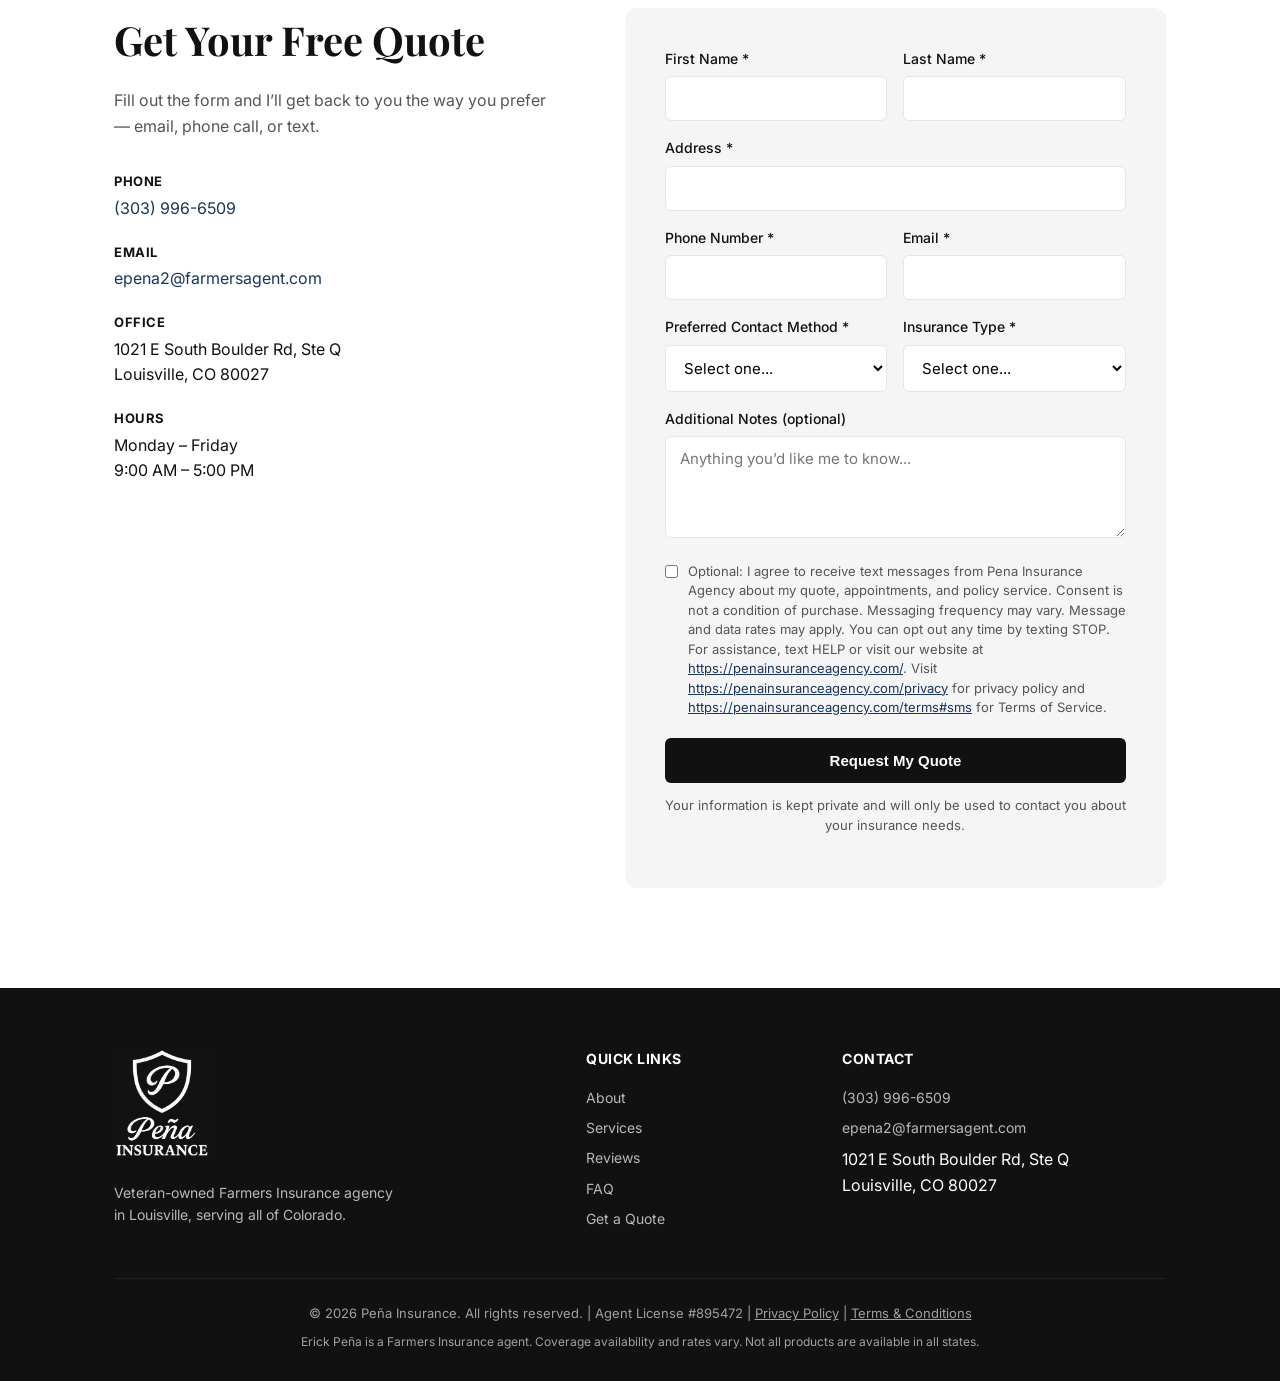
==== commit eb648614: "Identify registered brand 'Pena Insurance Agency' in privacy policy, terms, and SMS consent Co-Autho" ====
--- a/index.html
+++ b/index.html
@@ -353,7 +353,7 @@
 
           <label class="consent">
             <input type="checkbox" id="smsConsent" name="smsConsent" value="Yes - agreed to receive text messages">
-            <span>Optional: I agree to receive text messages from Peña Insurance about my quote, appointments, and policy service. Consent is not a condition of purchase. Messaging frequency may vary. Message and data rates may apply. You can opt out any time by texting STOP. For assistance, text HELP or visit our website at <a href="https://penainsuranceagency.com/" target="_blank">https://penainsuranceagency.com/</a>. Visit <a href="https://penainsuranceagency.com/privacy" target="_blank">https://penainsuranceagency.com/privacy</a> for privacy policy and <a href="https://penainsuranceagency.com/terms#sms" target="_blank">https://penainsuranceagency.com/terms#sms</a> for Terms of Service.</span>
+            <span>Optional: I agree to receive text messages from Pena Insurance Agency about my quote, appointments, and policy service. Consent is not a condition of purchase. Messaging frequency may vary. Message and data rates may apply. You can opt out any time by texting STOP. For assistance, text HELP or visit our website at <a href="https://penainsuranceagency.com/" target="_blank">https://penainsuranceagency.com/</a>. Visit <a href="https://penainsuranceagency.com/privacy" target="_blank">https://penainsuranceagency.com/privacy</a> for privacy policy and <a href="https://penainsuranceagency.com/terms#sms" target="_blank">https://penainsuranceagency.com/terms#sms</a> for Terms of Service.</span>
           </label>
           <p class="consent-hint" hidden>Please check the box above to receive texts, or choose a different contact method.</p>
 
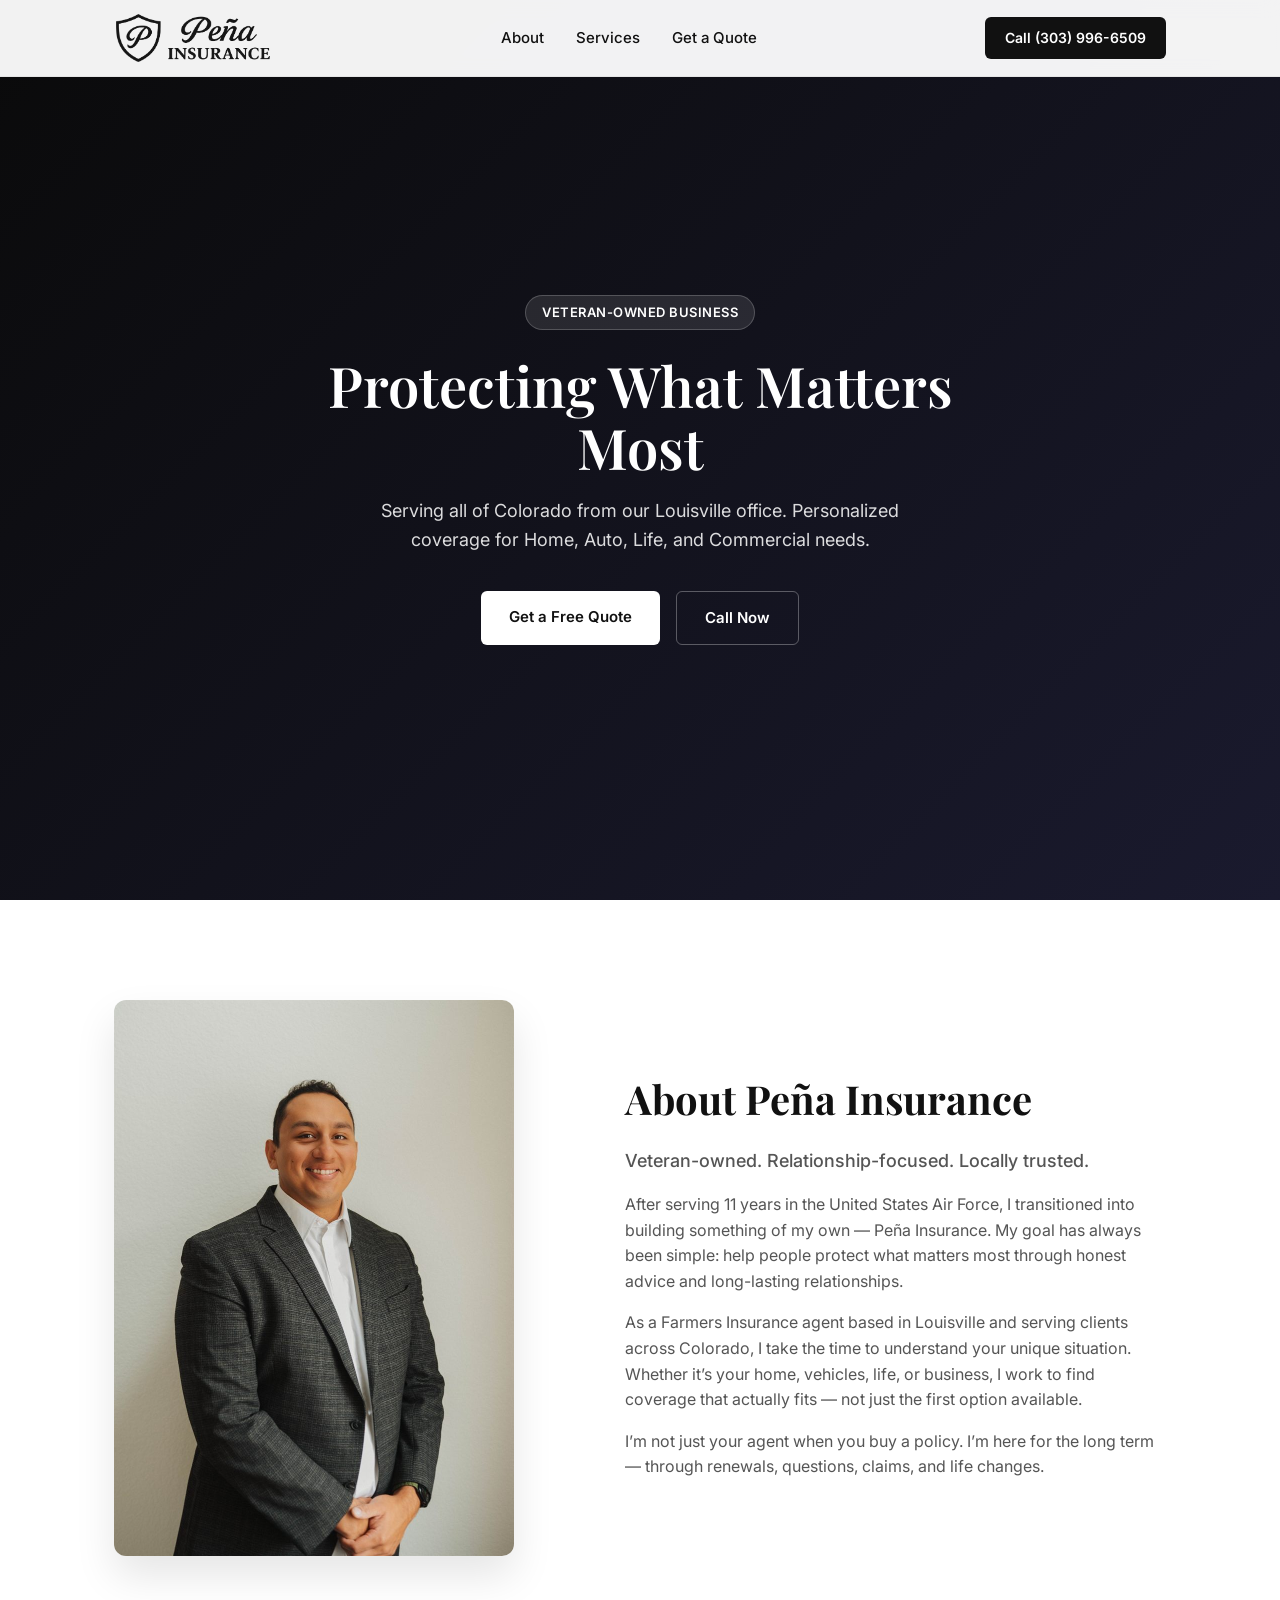
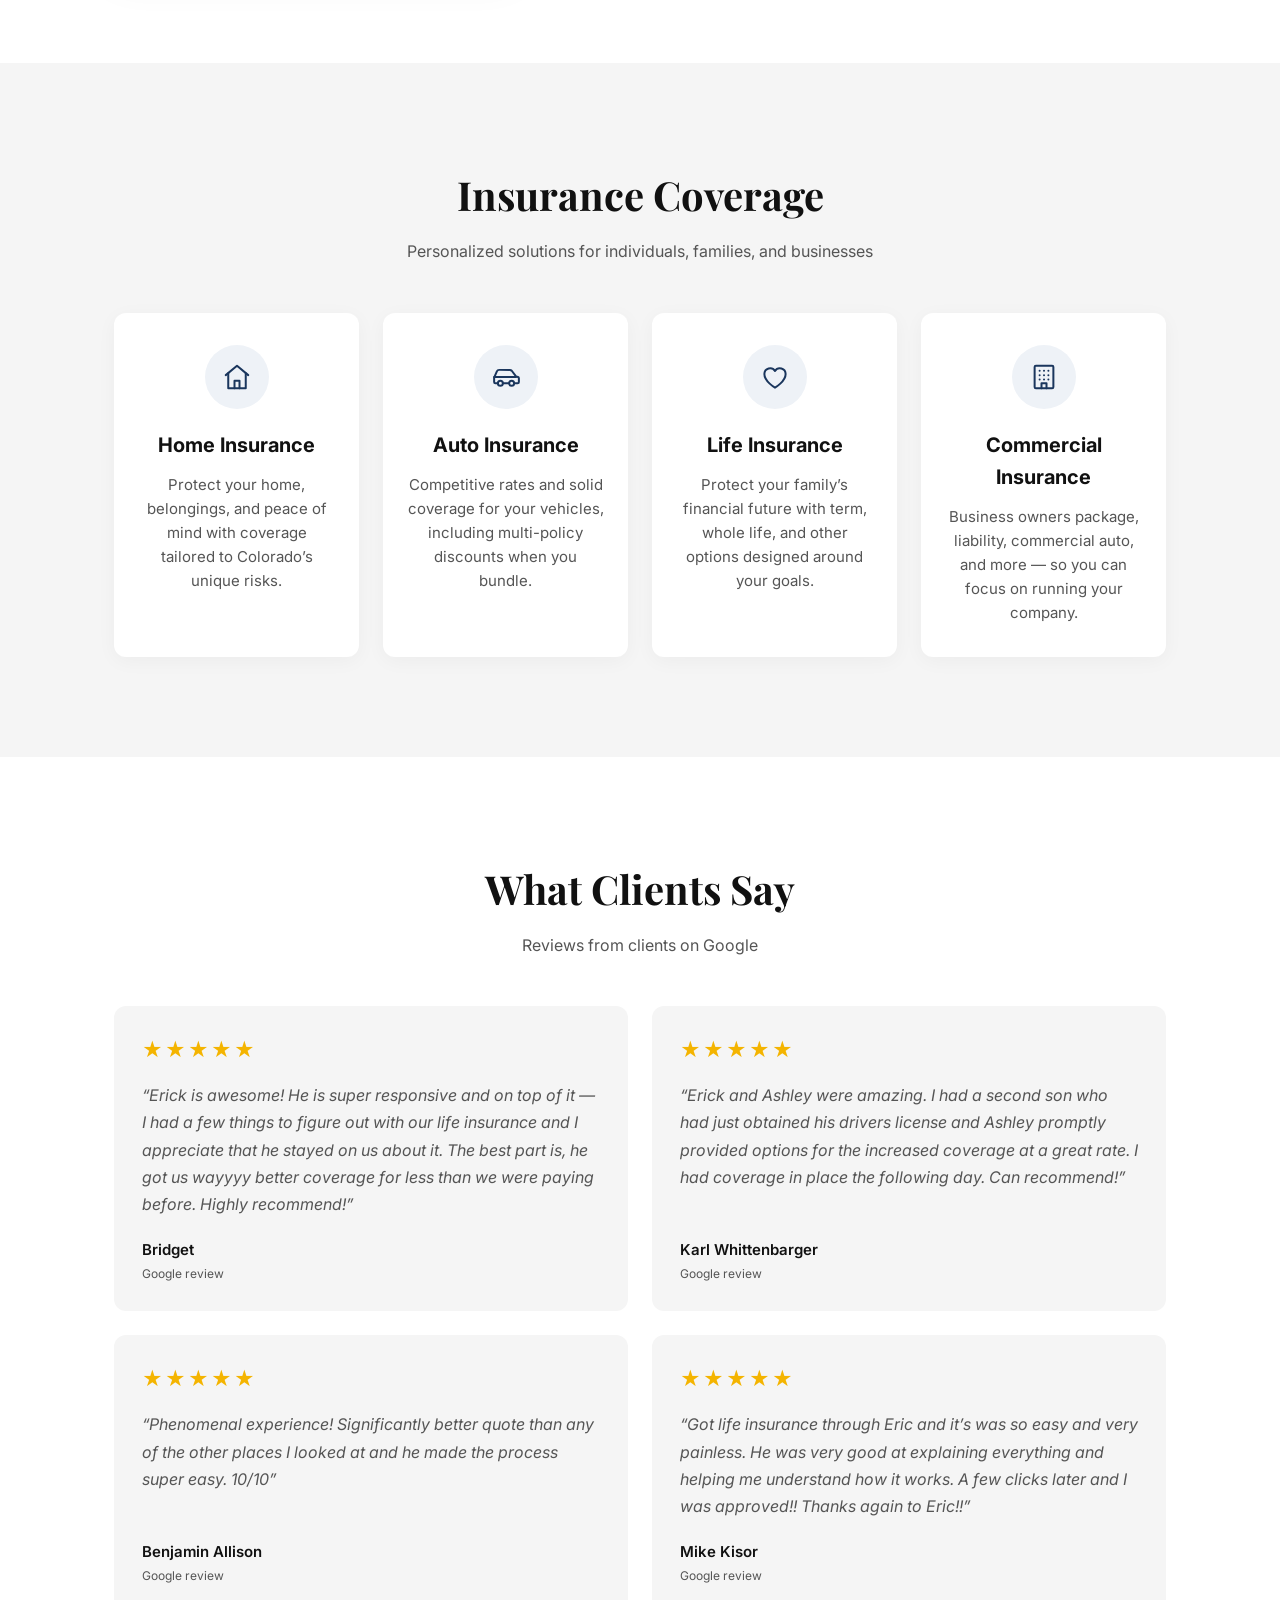
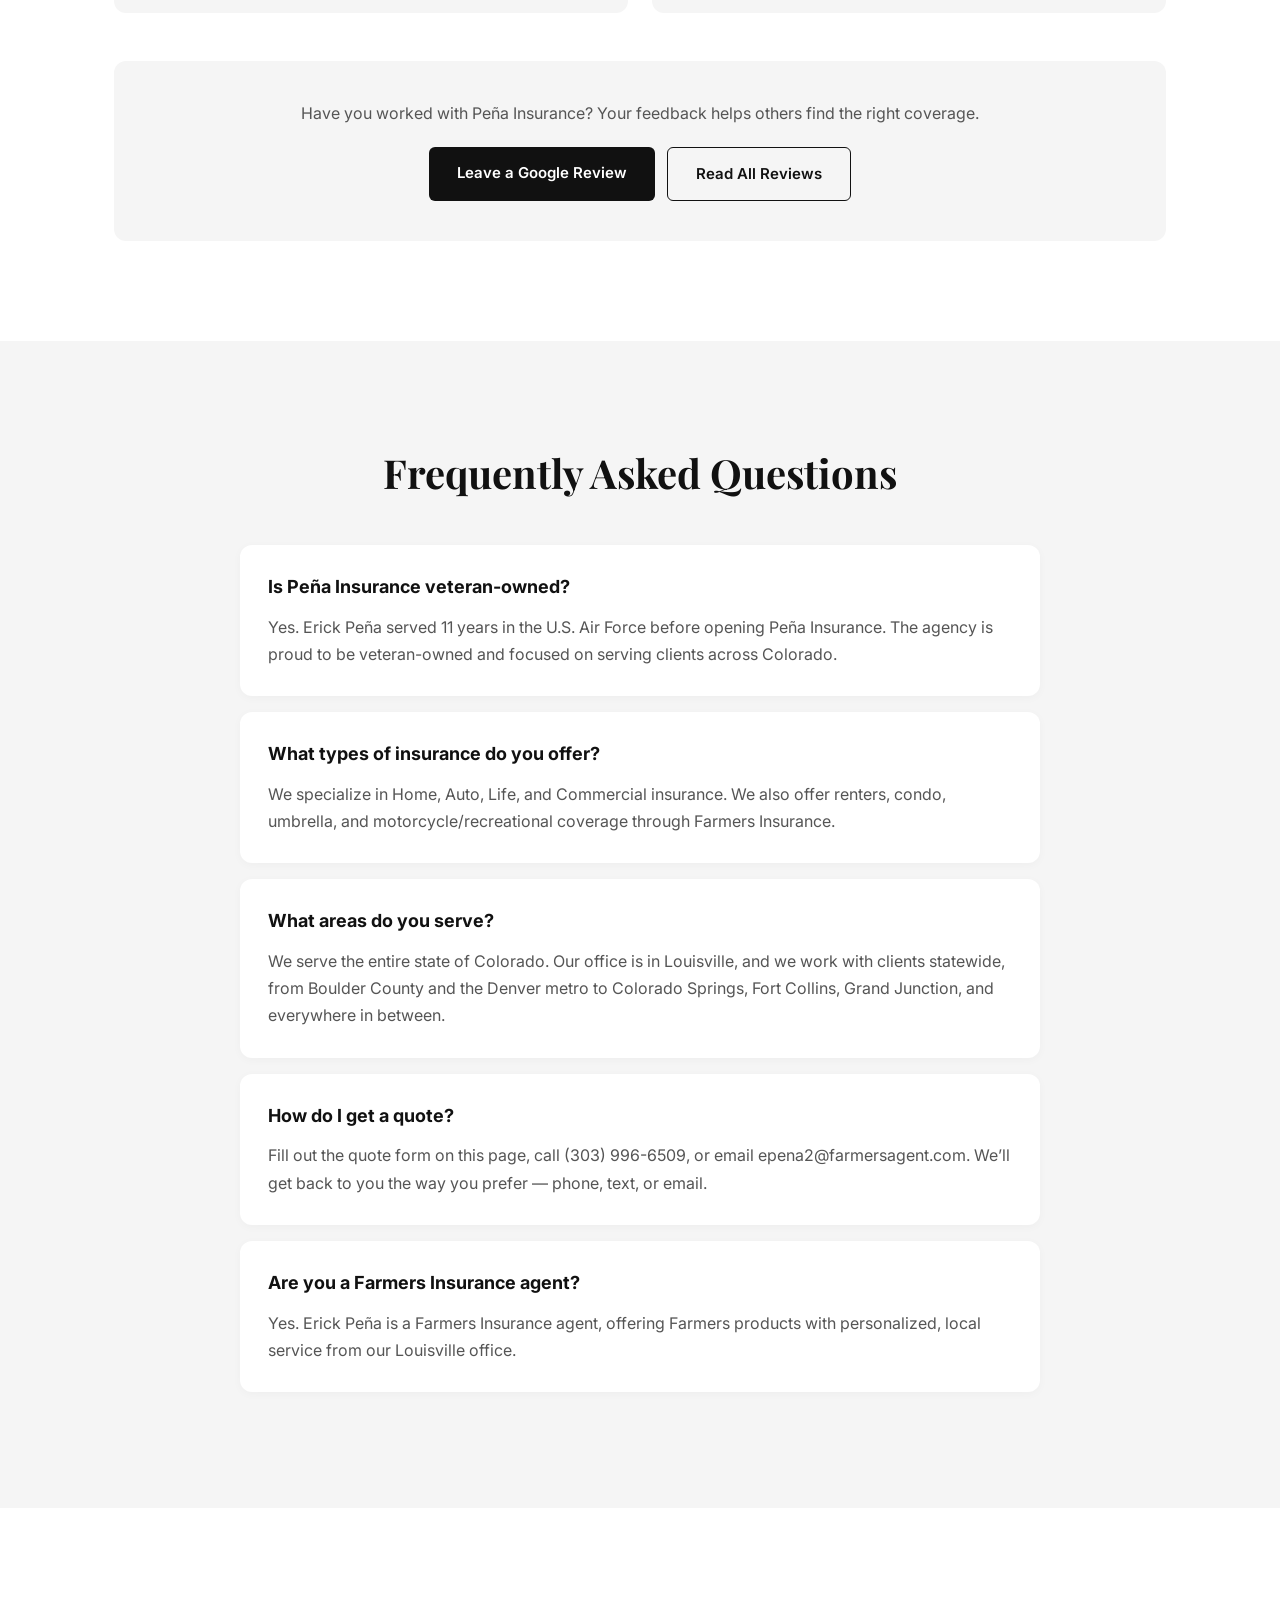
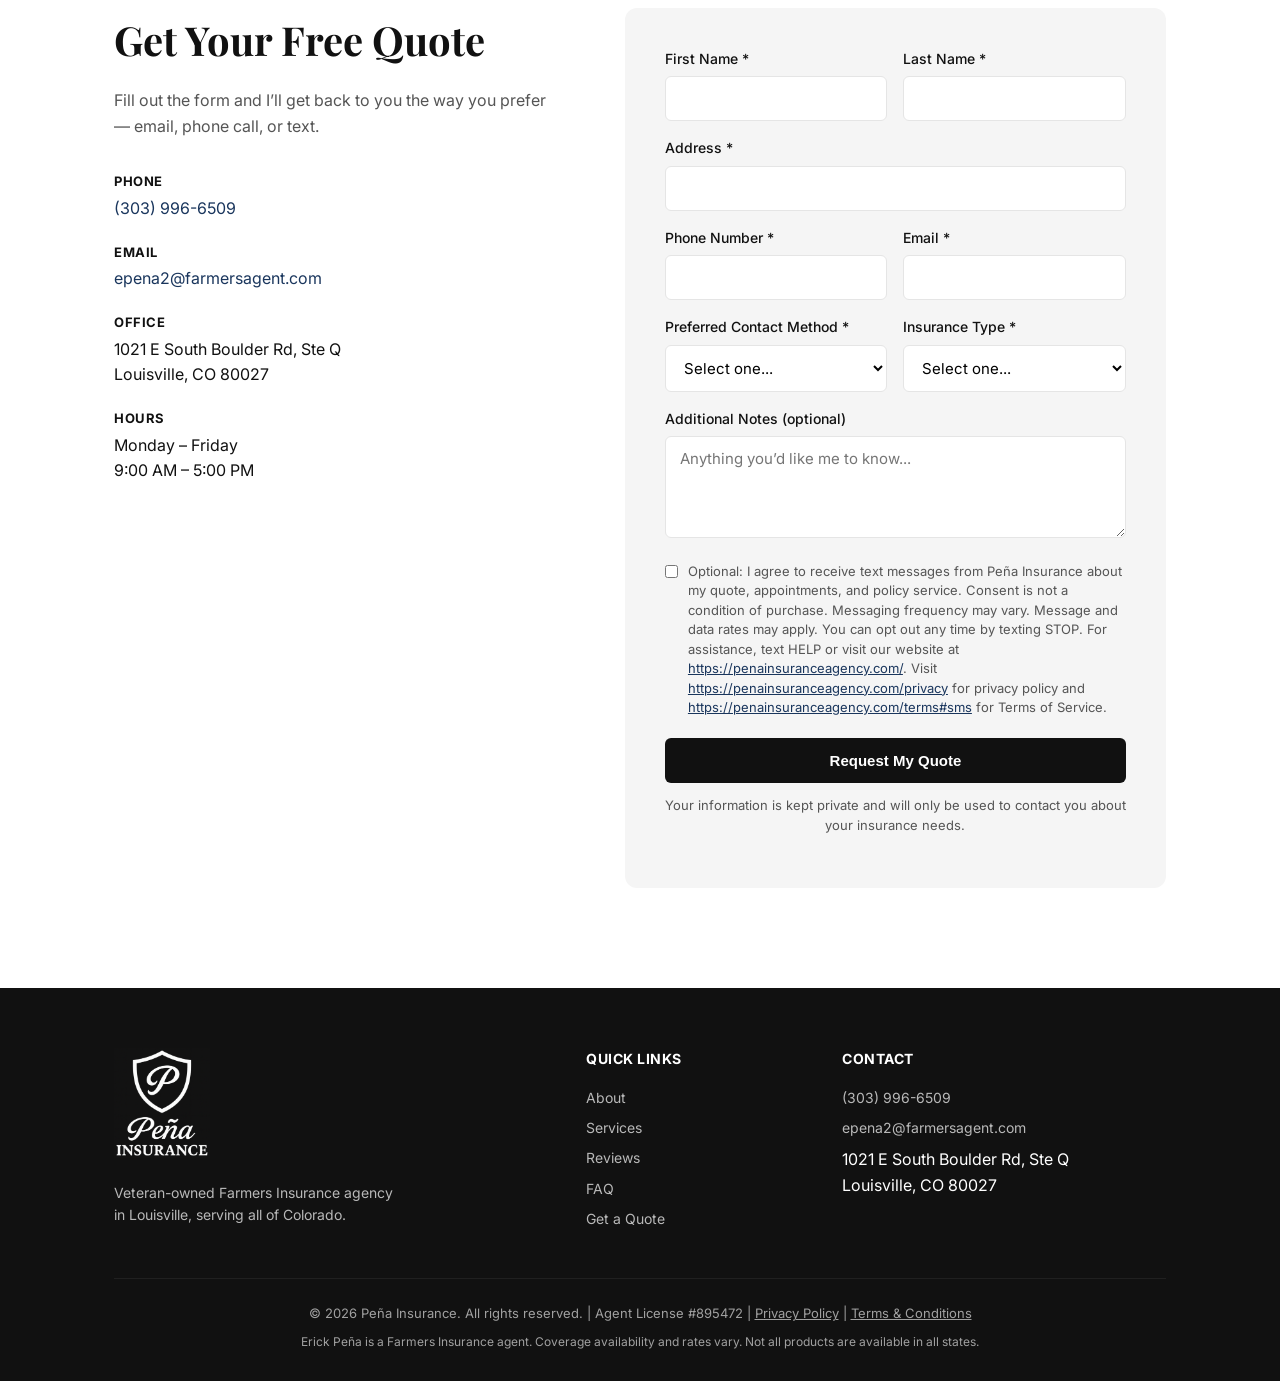
==== commit f4377b7b: "Revert "Identify registered brand 'Pena Insurance Agency' in privacy policy, terms, and SMS consent"" ====
--- a/index.html
+++ b/index.html
@@ -353,7 +353,7 @@
 
           <label class="consent">
             <input type="checkbox" id="smsConsent" name="smsConsent" value="Yes - agreed to receive text messages">
-            <span>Optional: I agree to receive text messages from Pena Insurance Agency about my quote, appointments, and policy service. Consent is not a condition of purchase. Messaging frequency may vary. Message and data rates may apply. You can opt out any time by texting STOP. For assistance, text HELP or visit our website at <a href="https://penainsuranceagency.com/" target="_blank">https://penainsuranceagency.com/</a>. Visit <a href="https://penainsuranceagency.com/privacy" target="_blank">https://penainsuranceagency.com/privacy</a> for privacy policy and <a href="https://penainsuranceagency.com/terms#sms" target="_blank">https://penainsuranceagency.com/terms#sms</a> for Terms of Service.</span>
+            <span>Optional: I agree to receive text messages from Peña Insurance about my quote, appointments, and policy service. Consent is not a condition of purchase. Messaging frequency may vary. Message and data rates may apply. You can opt out any time by texting STOP. For assistance, text HELP or visit our website at <a href="https://penainsuranceagency.com/" target="_blank">https://penainsuranceagency.com/</a>. Visit <a href="https://penainsuranceagency.com/privacy" target="_blank">https://penainsuranceagency.com/privacy</a> for privacy policy and <a href="https://penainsuranceagency.com/terms#sms" target="_blank">https://penainsuranceagency.com/terms#sms</a> for Terms of Service.</span>
           </label>
           <p class="consent-hint" hidden>Please check the box above to receive texts, or choose a different contact method.</p>
 
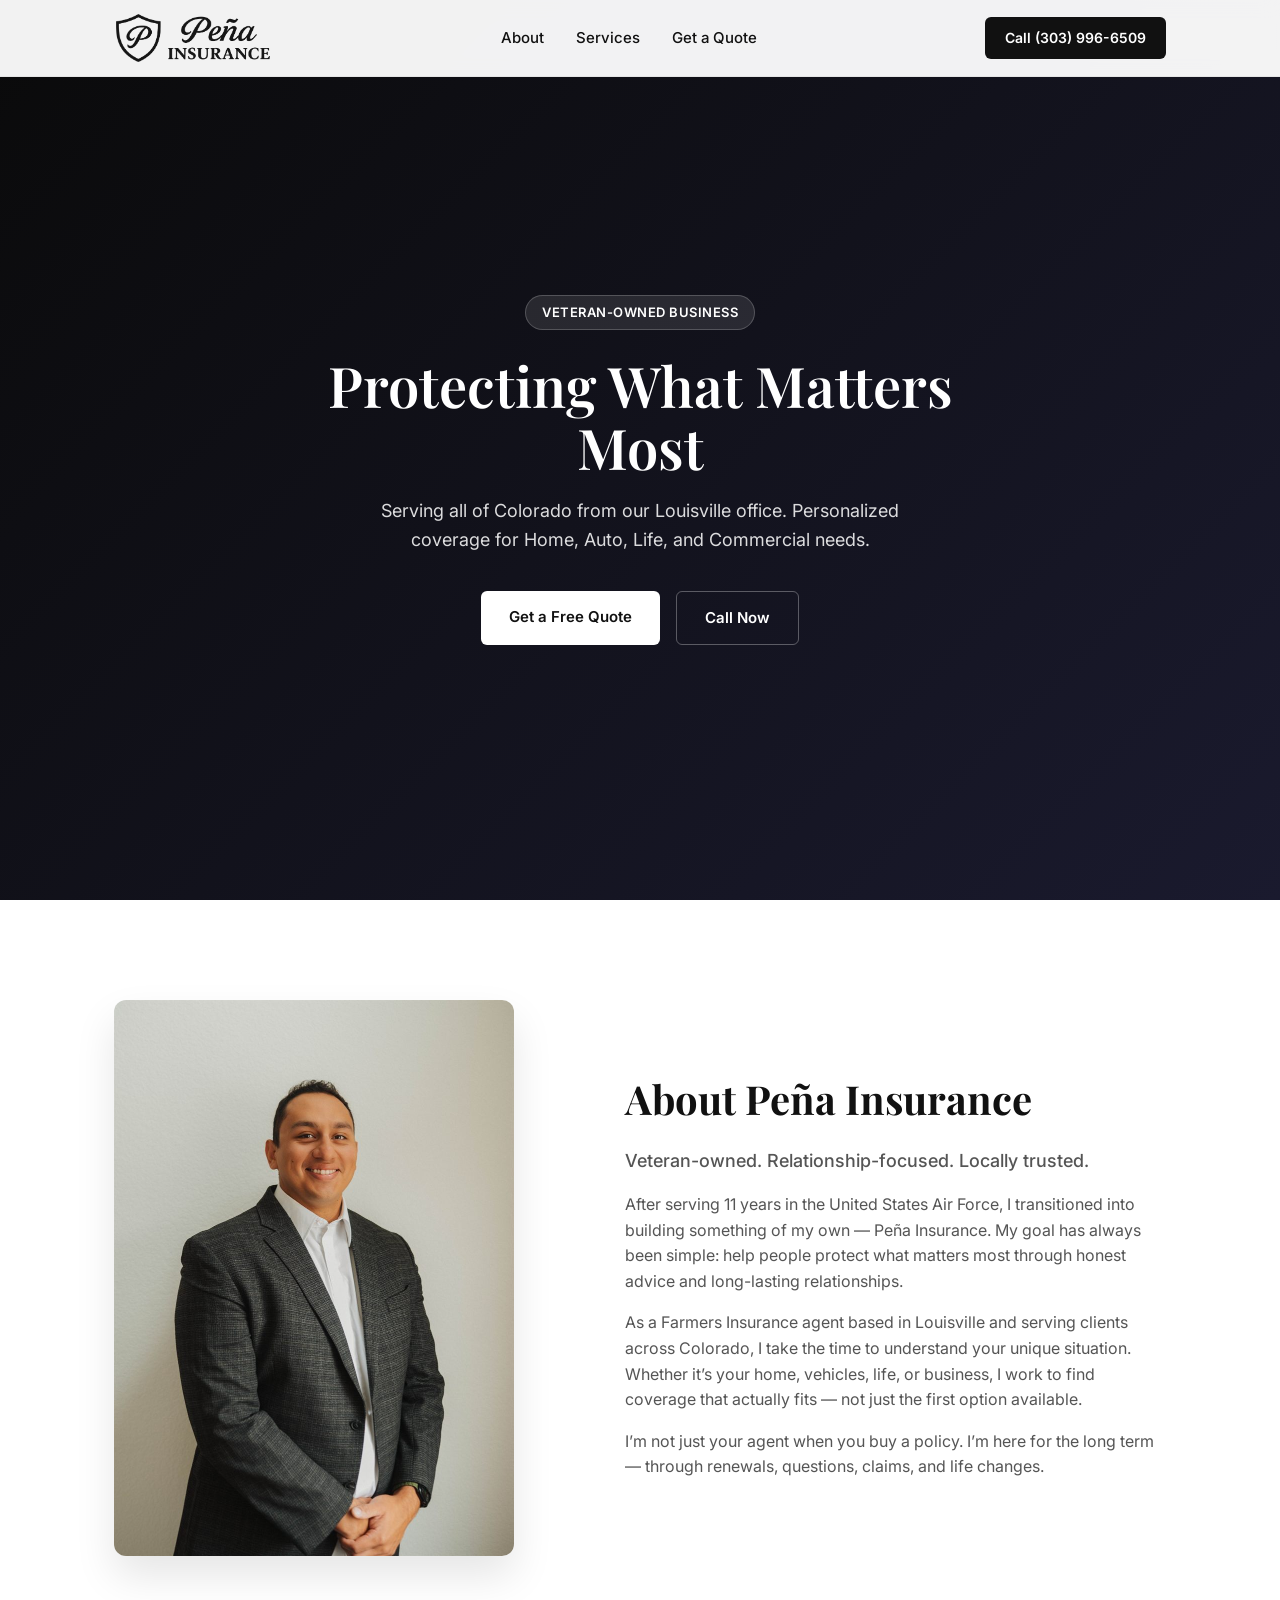
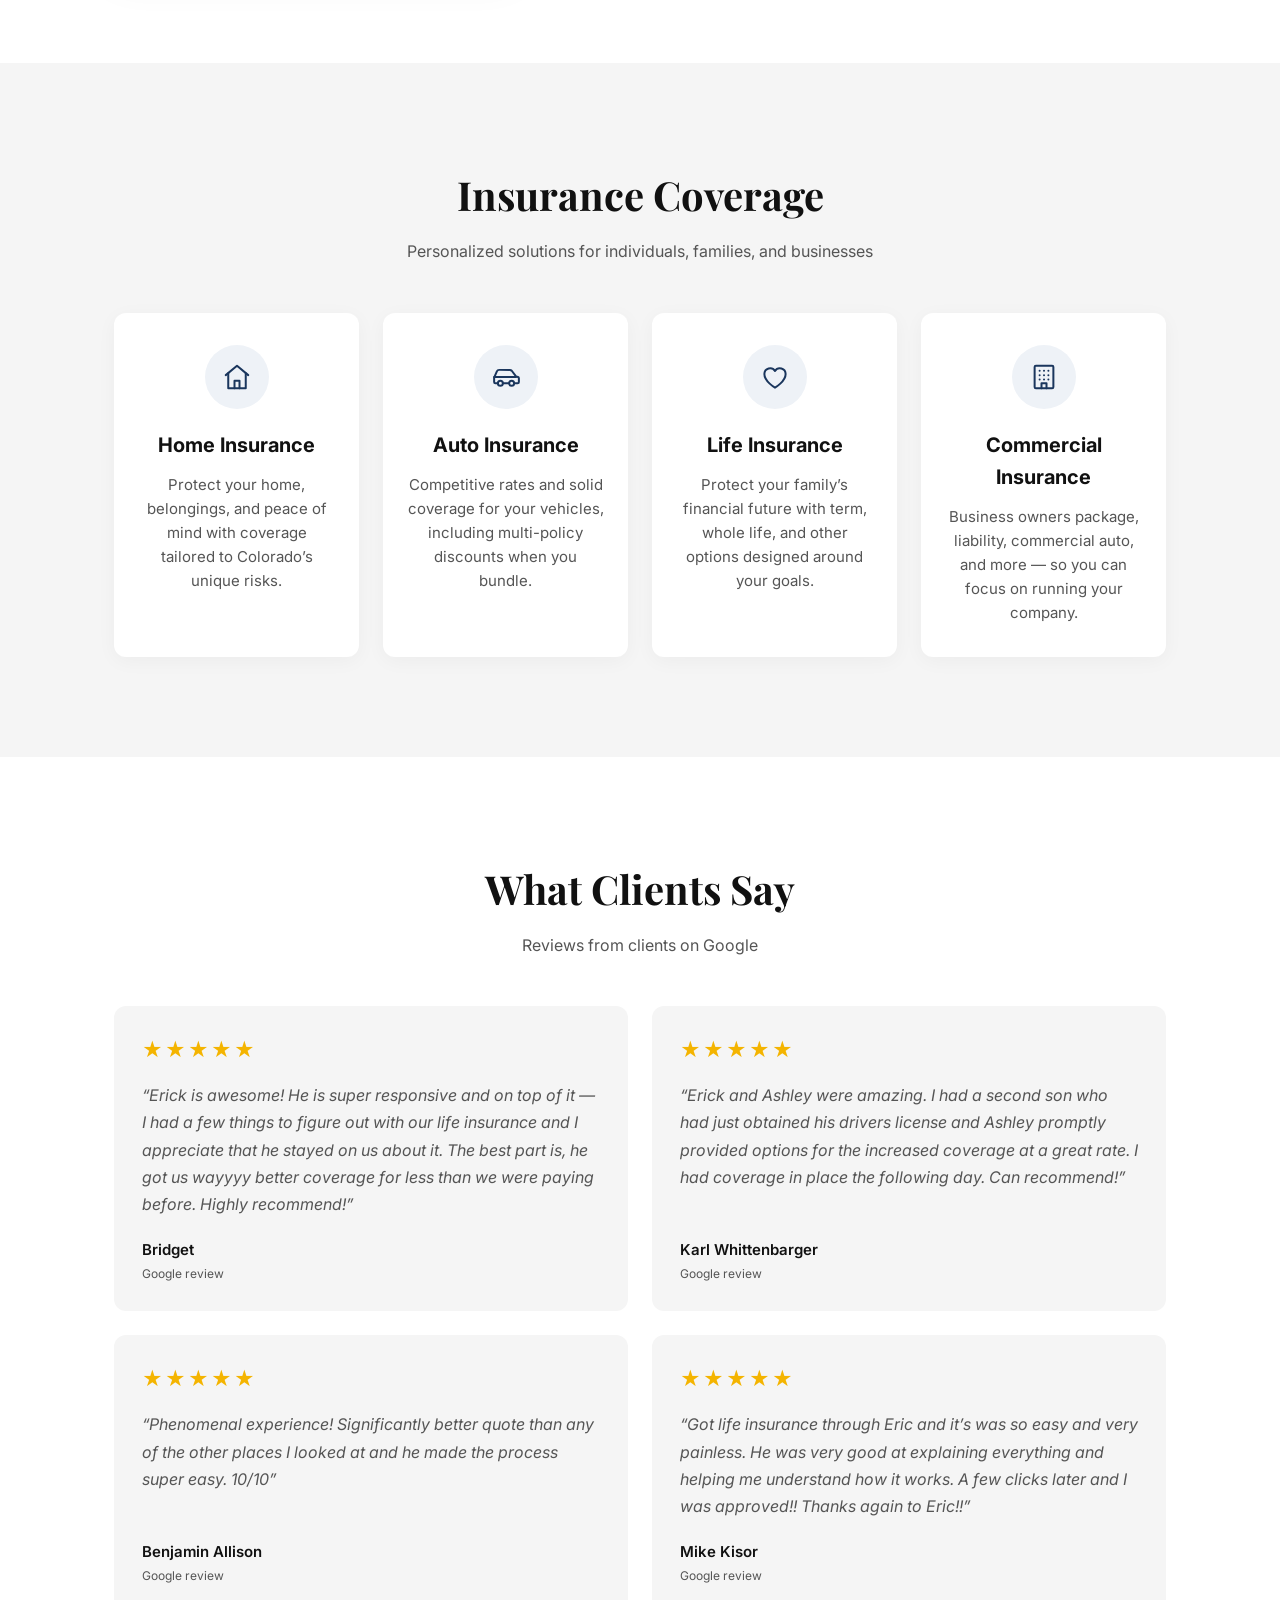
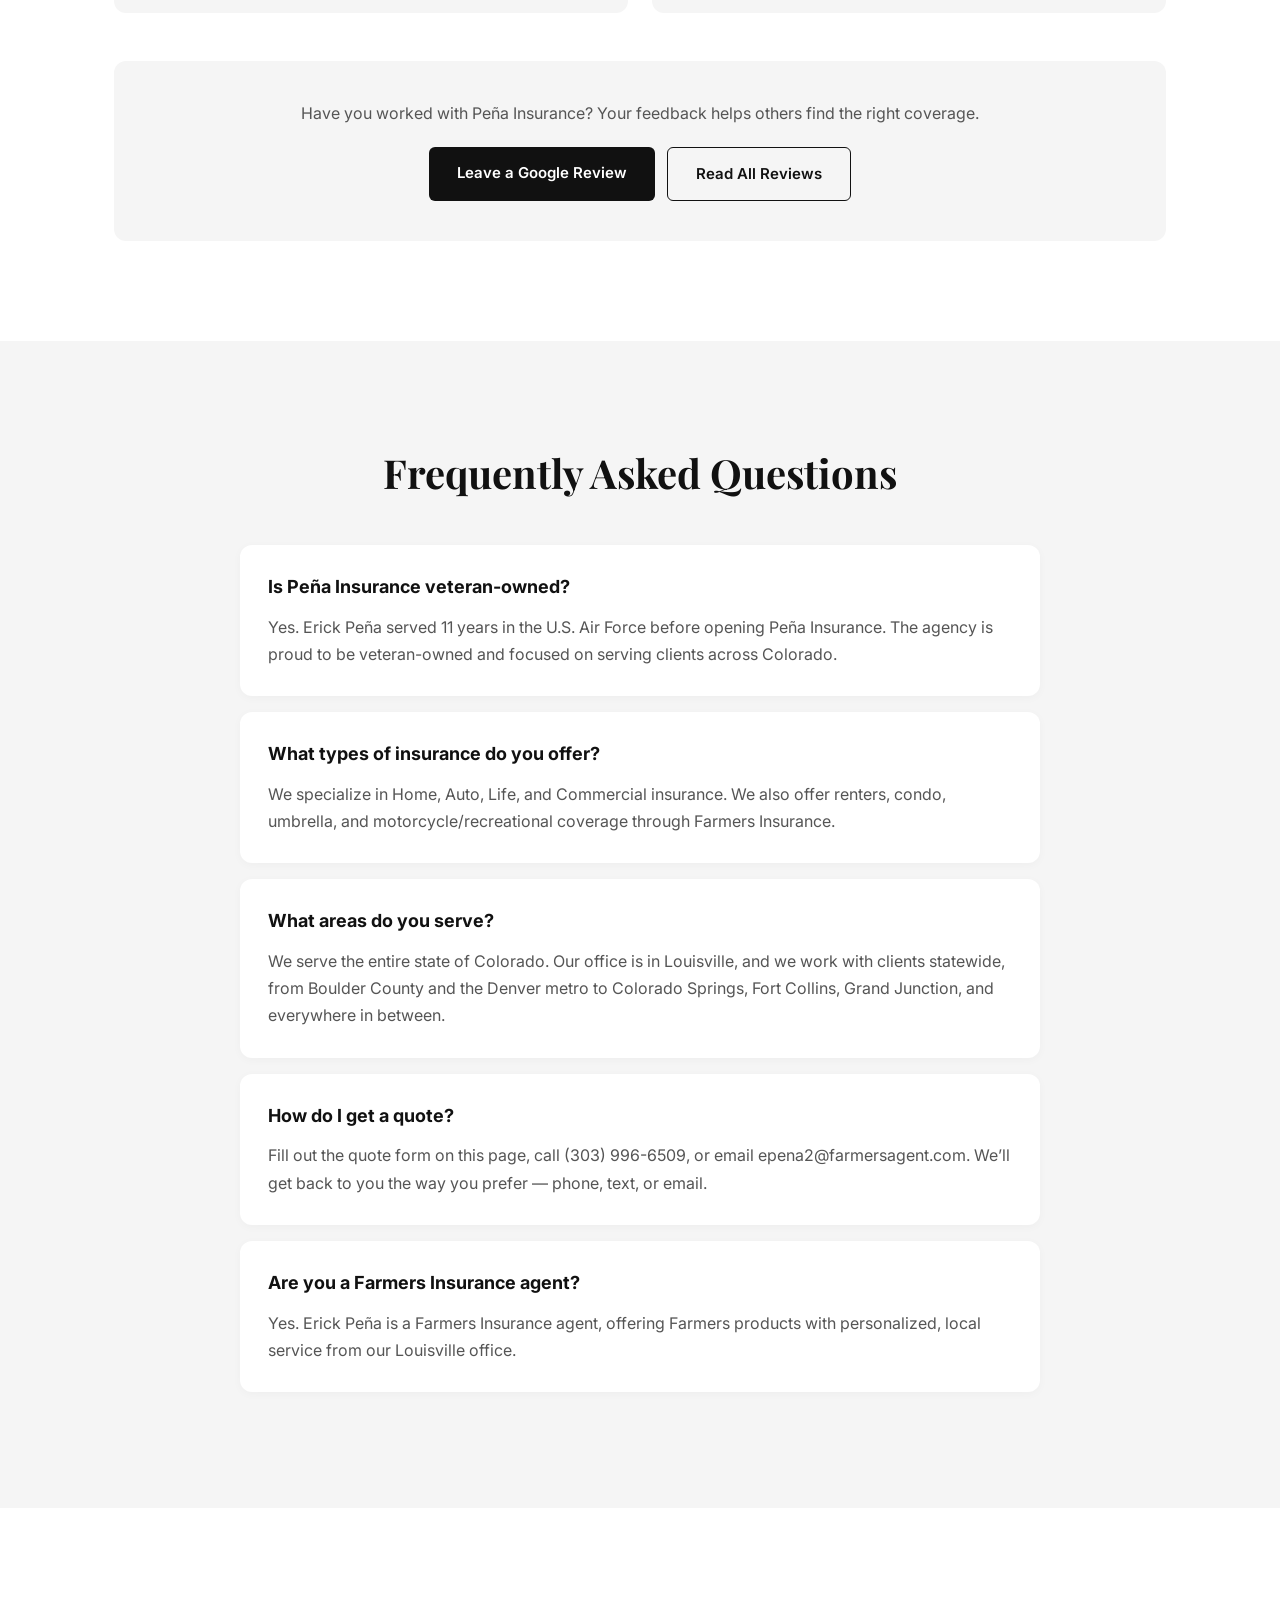
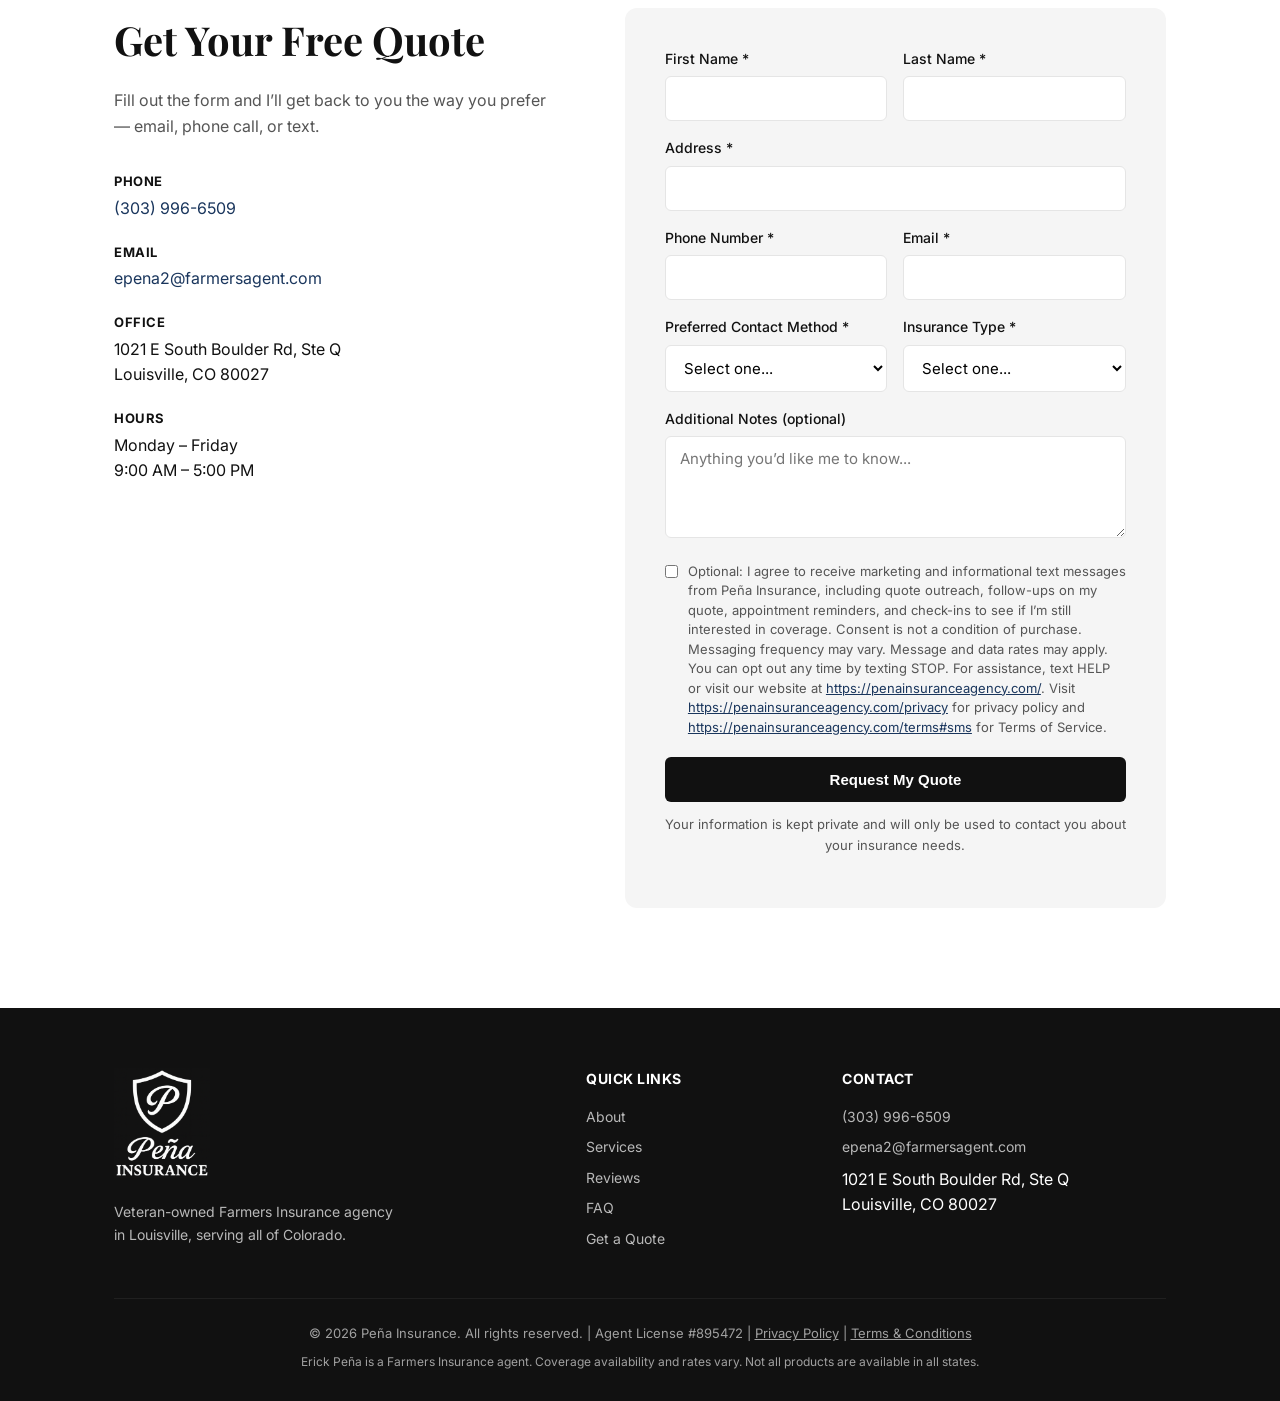
==== commit b94adfb3: "SMS consent and terms: list marketing message types Co-Authored-By: Claude Opus 5.5 <noreply@anthrop" ====
--- a/index.html
+++ b/index.html
@@ -353,7 +353,7 @@
 
           <label class="consent">
             <input type="checkbox" id="smsConsent" name="smsConsent" value="Yes - agreed to receive text messages">
-            <span>Optional: I agree to receive text messages from Peña Insurance about my quote, appointments, and policy service. Consent is not a condition of purchase. Messaging frequency may vary. Message and data rates may apply. You can opt out any time by texting STOP. For assistance, text HELP or visit our website at <a href="https://penainsuranceagency.com/" target="_blank">https://penainsuranceagency.com/</a>. Visit <a href="https://penainsuranceagency.com/privacy" target="_blank">https://penainsuranceagency.com/privacy</a> for privacy policy and <a href="https://penainsuranceagency.com/terms#sms" target="_blank">https://penainsuranceagency.com/terms#sms</a> for Terms of Service.</span>
+            <span>Optional: I agree to receive marketing and informational text messages from Peña Insurance, including quote outreach, follow-ups on my quote, appointment reminders, and check-ins to see if I’m still interested in coverage. Consent is not a condition of purchase. Messaging frequency may vary. Message and data rates may apply. You can opt out any time by texting STOP. For assistance, text HELP or visit our website at <a href="https://penainsuranceagency.com/" target="_blank">https://penainsuranceagency.com/</a>. Visit <a href="https://penainsuranceagency.com/privacy" target="_blank">https://penainsuranceagency.com/privacy</a> for privacy policy and <a href="https://penainsuranceagency.com/terms#sms" target="_blank">https://penainsuranceagency.com/terms#sms</a> for Terms of Service.</span>
           </label>
           <p class="consent-hint" hidden>Please check the box above to receive texts, or choose a different contact method.</p>
 
